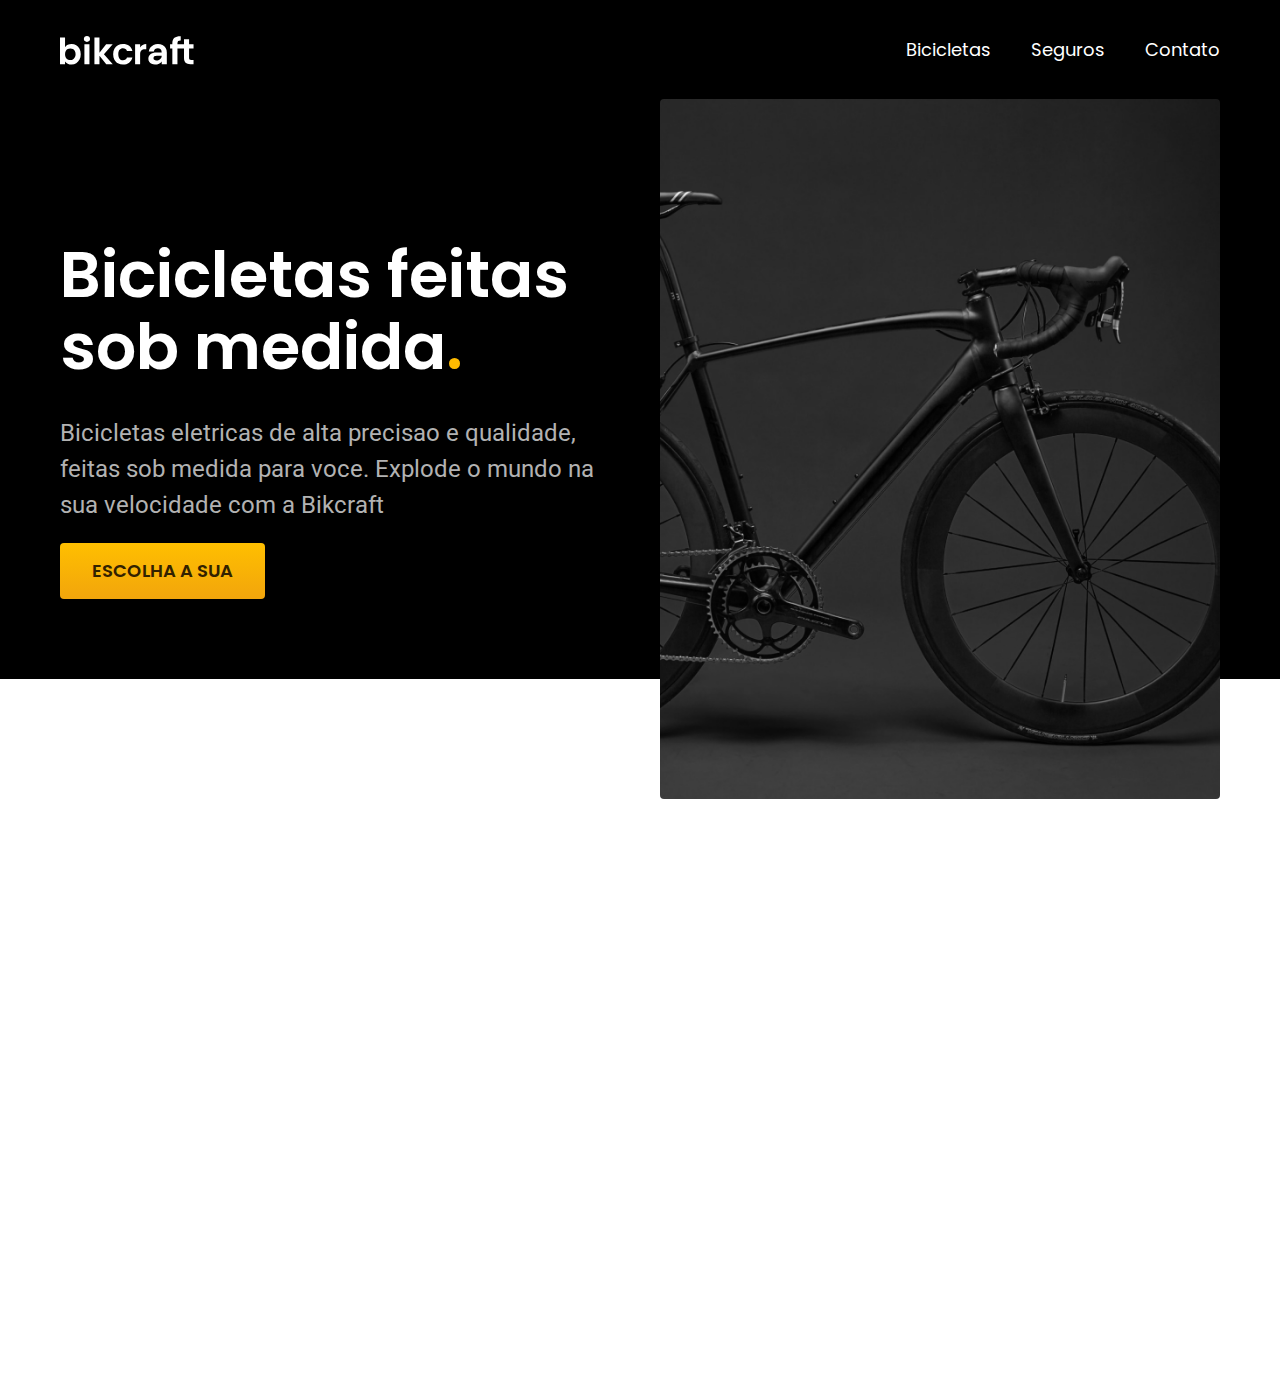
==== index.html @ 29da571f "organizacao" ====
<!DOCTYPE html>
<html lang="pt-br=">

<head>
  <meta charset="UTF-8">
  <meta name="viewport" content="width=device-width, initial-scale=1.0">
  <meta name="desciption" content="Bicicletas eletricas de alta percisao e qualidade, fei tas sob medida para o cliente. Explore o mundo na sua velocidade com a Bikcraft.">
  <title>Bikecraft = Bicicletas Eletricicas</title>
  <link rel="stylesheet" href="./css/style.css">
  <link rel="preconnect" href="https://fonts.googleapis.com">
  <link rel="preconnect" href="https://fonts.gstatic.com" crossorigin>
  <link href="https://fonts.googleapis.com/css2?family=Poppins:wght@400;600&family=Roboto:wght@400;500&display=swap" rel="stylesheet">
</head>

<body>
  <header class="header-bg">
    <div class="header">
      <a href="./"><img src="./img/bikcraft.svg" alt="Bikcraft"></a>
      <nav aria-label="primaria">
        <ul class="header-menu">
          <li><a href="./bicicletas.html">Bicicletas</a></li>
          <li><a href="./seguros.html">Seguros</a></li>
          <li><a href="./contato.html">Contato</a></li>
      </nav>
      </ul>
    </div>
  </header>


  <main class="introducao-bg">
    <div class="introducao">
      <div class="introducao-conteudo">
        <h1>Bicicletas feitas sob medida<span>.</span></h1>
        <p>Bicicletas eletricas de alta precisao e qualidade, feitas sob medida para voce. Explode o mundo na sua velocidade com a Bikcraft</p>
        <a class="botao" href="./bicicletas.html">Escolha a sua</a>
      </div>
      <div>
        <img src="./img/fotos/introducao.jpg" alt="Bicicleta eletrica preta.">
      </div>
    </div>

  </main>
</body>

</html>
---- css/style.css ----
@import "./global/global.css";
@import "./global/header.css";
@import "./utilidades/componentes.css";
@import "./home/introducao.css";
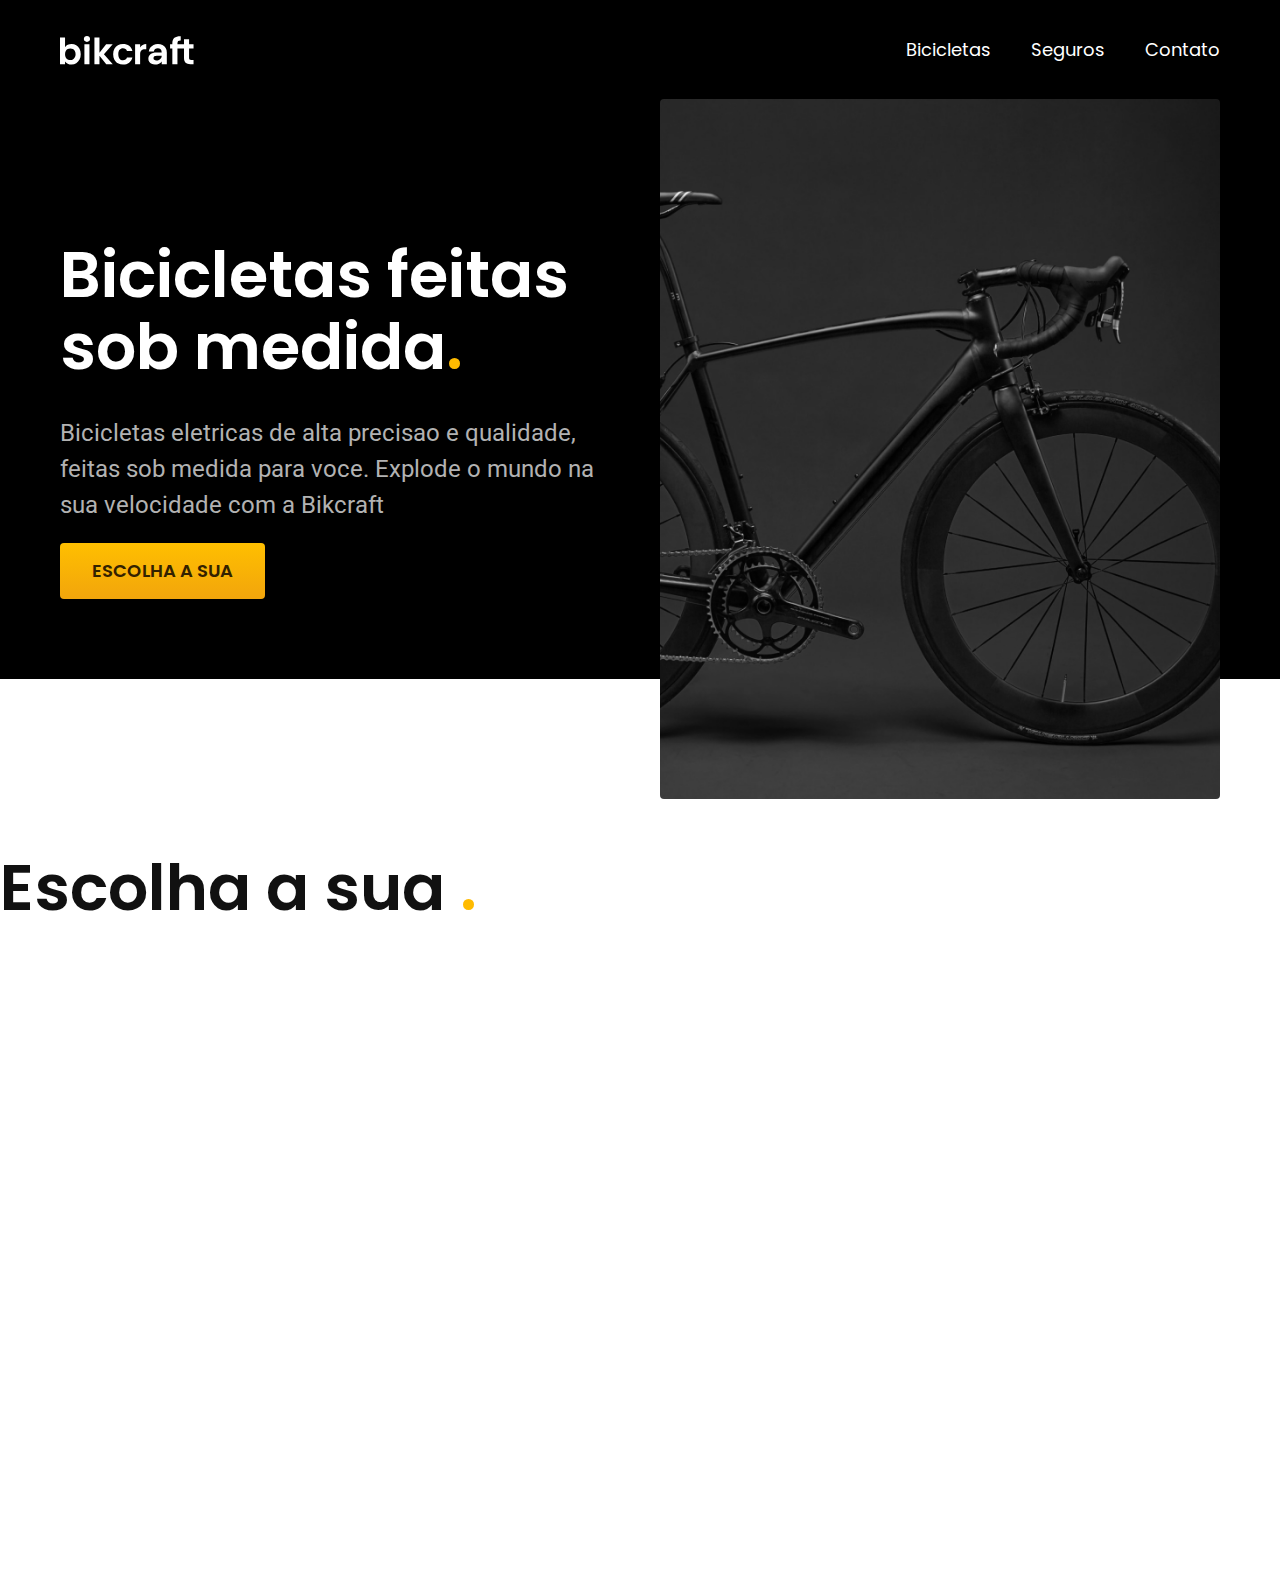
==== commit a7131f52: "cores" ====
--- a/index.html
+++ b/index.html
@@ -17,7 +17,7 @@
     <div class="header">
       <a href="./"><img src="./img/bikcraft.svg" alt="Bikcraft"></a>
       <nav aria-label="primaria">
-        <ul class="header-menu">
+        <ul class="header-menu c0">
           <li><a href="./bicicletas.html">Bicicletas</a></li>
           <li><a href="./seguros.html">Seguros</a></li>
           <li><a href="./contato.html">Contato</a></li>
@@ -30,8 +30,8 @@
   <main class="introducao-bg">
     <div class="introducao">
       <div class="introducao-conteudo">
-        <h1>Bicicletas feitas sob medida<span>.</span></h1>
-        <p>Bicicletas eletricas de alta precisao e qualidade, feitas sob medida para voce. Explode o mundo na sua velocidade com a Bikcraft</p>
+        <h1 class="texto-grande c0">Bicicletas feitas sob medida<span class="p1">.</span></h1>
+        <p class="texto-medio c5">Bicicletas eletricas de alta precisao e qualidade, feitas sob medida para voce. Explode o mundo na sua velocidade com a Bikcraft</p>
         <a class="botao" href="./bicicletas.html">Escolha a sua</a>
       </div>
       <div>
@@ -40,6 +40,7 @@
     </div>
 
   </main>
+  <h2 class="texto-grande">Escolha a sua <span class="p1">.</span></h2>
 </body>
 
 </html>--- a/css/style.css
+++ b/css/style.css
@@ -1,4 +1,6 @@
 @import "./global/global.css";
+@import "./utilidades/tipografia.css";
+@import "./utilidades/cores.css";
 @import "./global/header.css";
 @import "./utilidades/componentes.css";
 @import "./home/introducao.css";
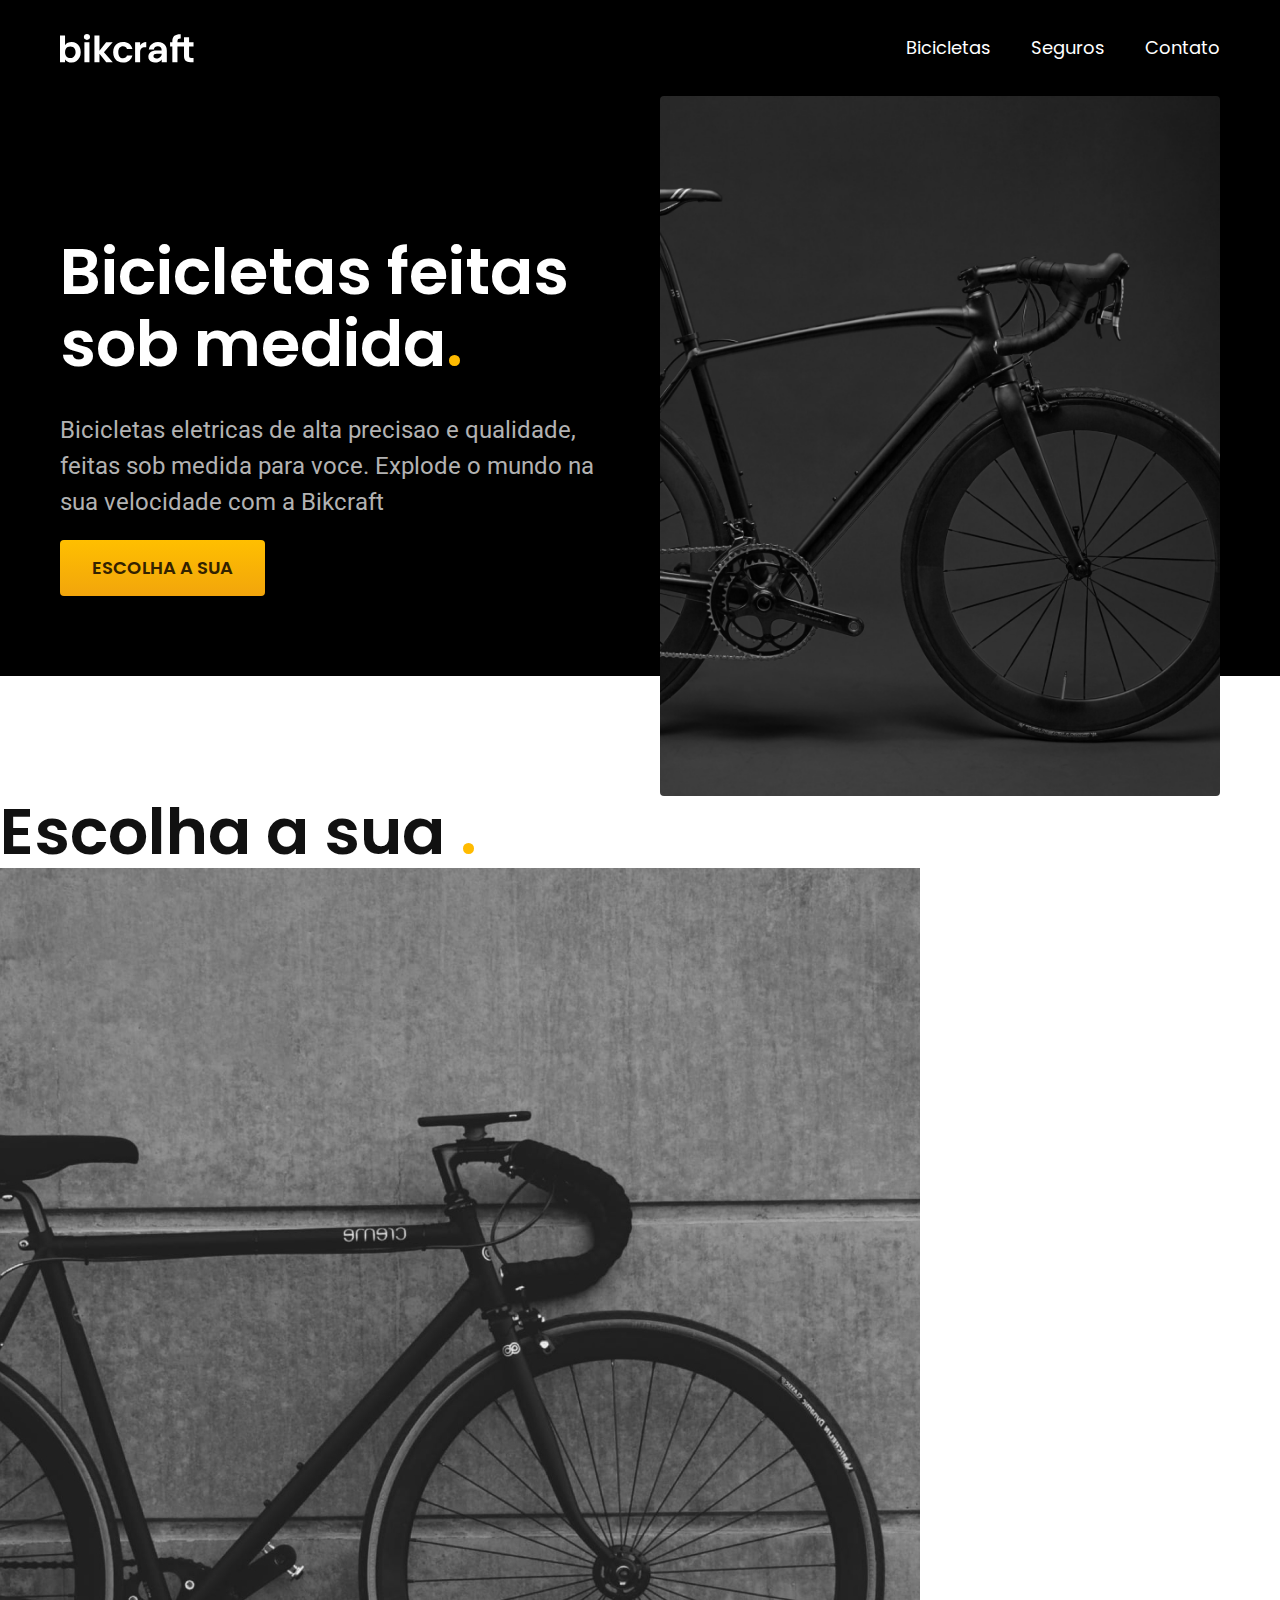
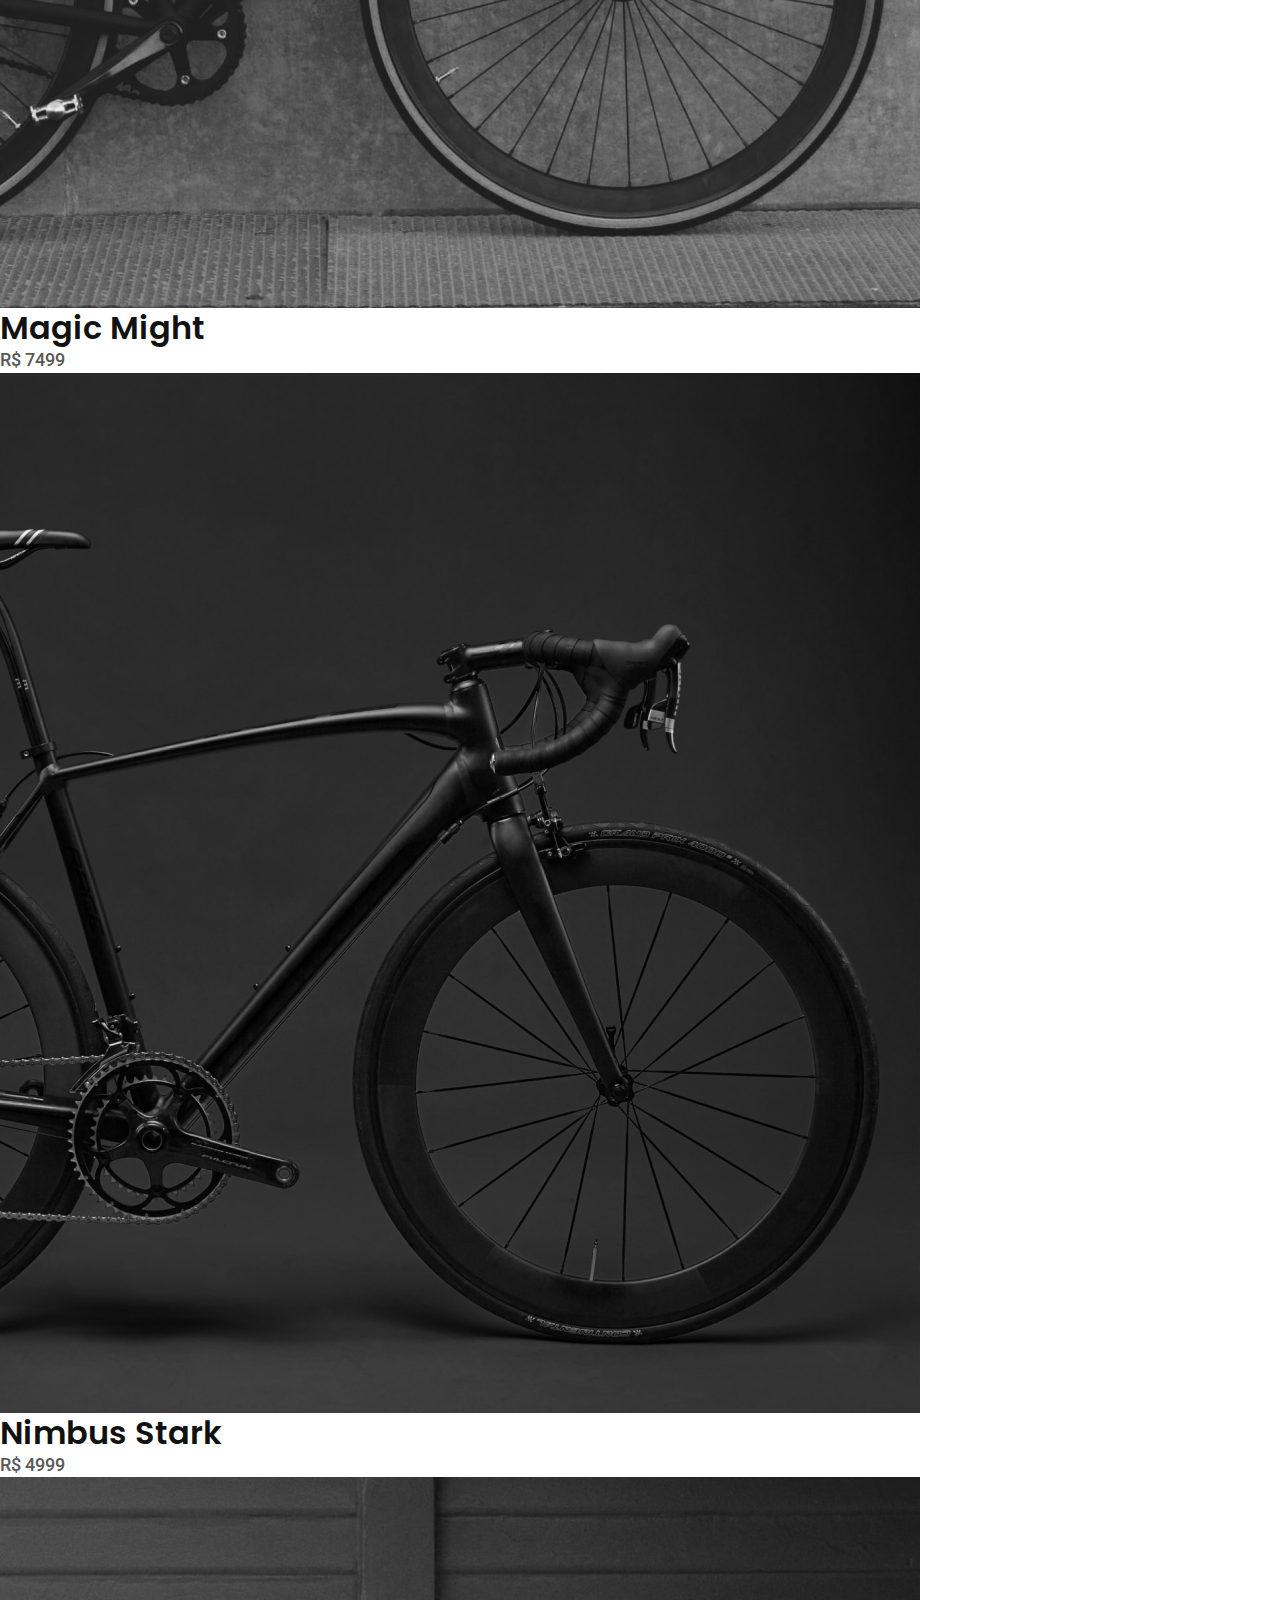
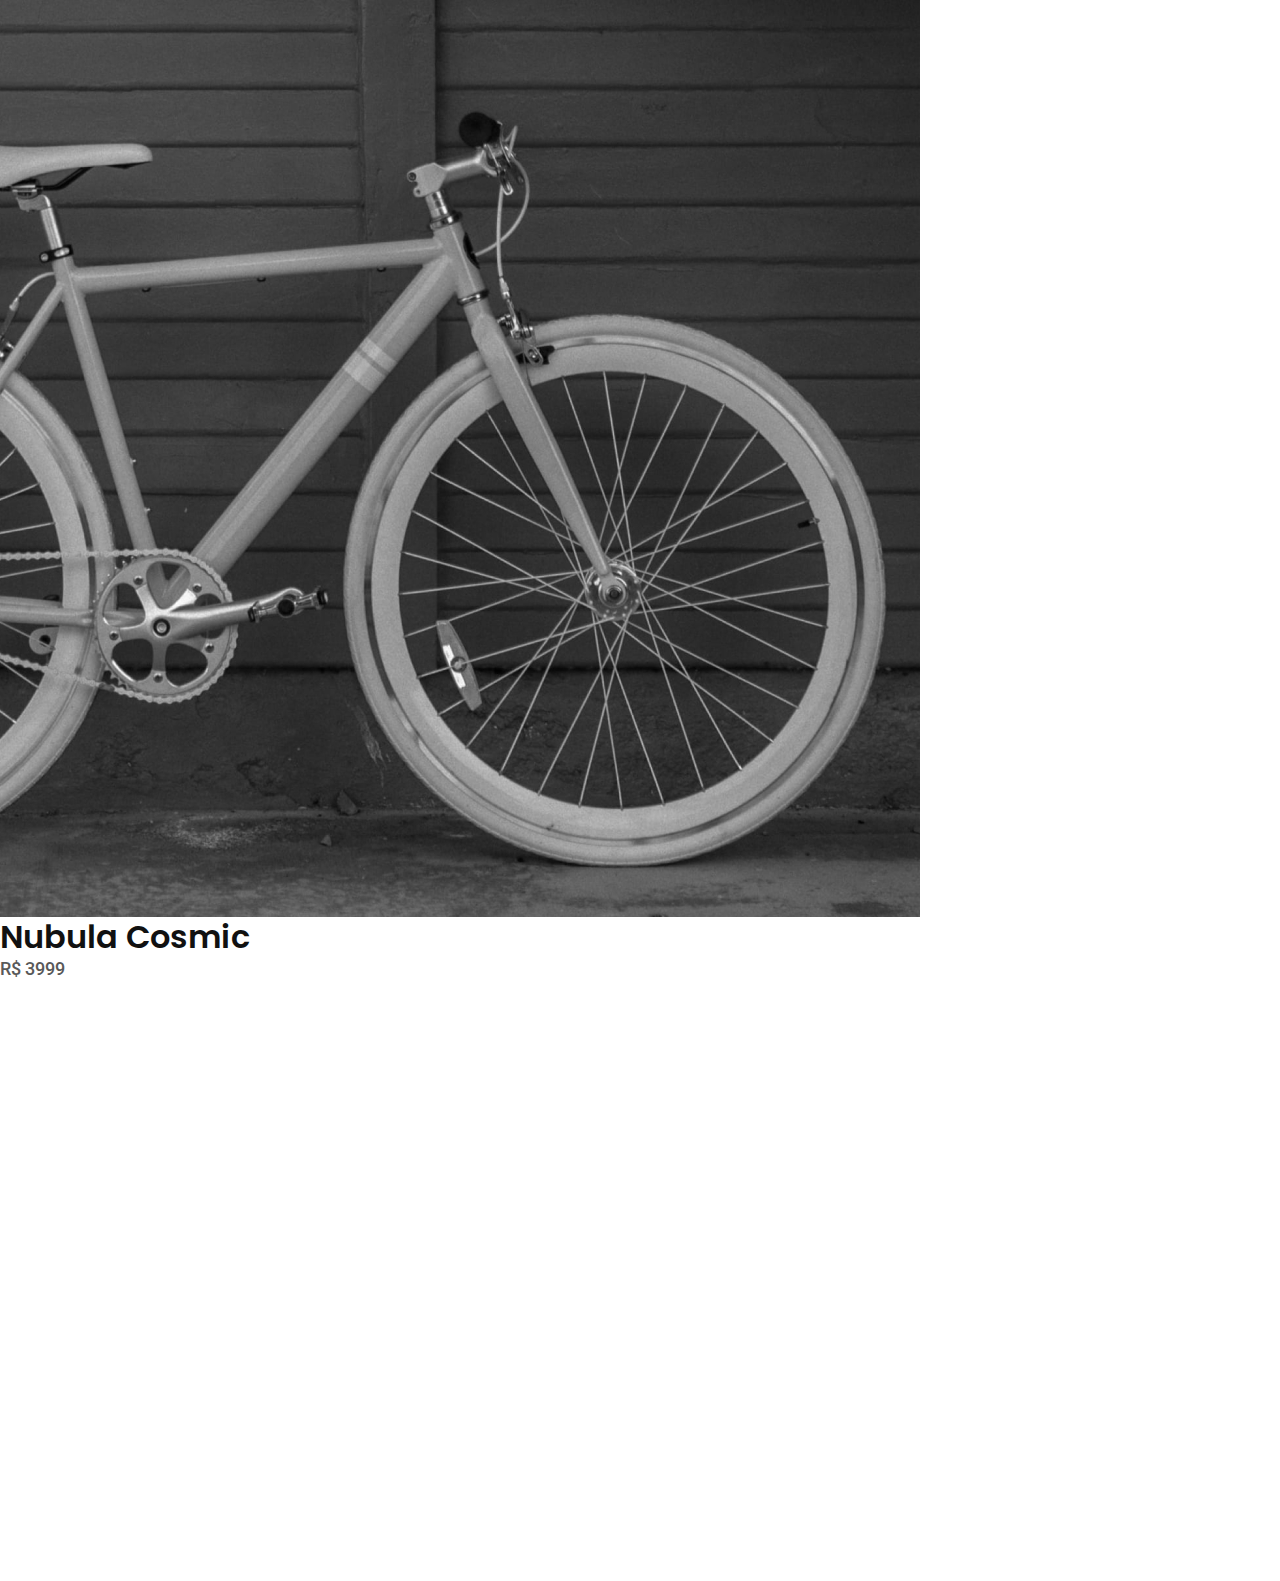
==== commit b4bfe702: "bicicletas" ====
--- a/index.html
+++ b/index.html
@@ -17,7 +17,7 @@
     <div class="header">
       <a href="./"><img src="./img/bikcraft.svg" alt="Bikcraft"></a>
       <nav aria-label="primaria">
-        <ul class="header-menu c0">
+        <ul class="header-menu font-1-m c0">
           <li><a href="./bicicletas.html">Bicicletas</a></li>
           <li><a href="./seguros.html">Seguros</a></li>
           <li><a href="./contato.html">Contato</a></li>
@@ -30,8 +30,8 @@
   <main class="introducao-bg">
     <div class="introducao">
       <div class="introducao-conteudo">
-        <h1 class="texto-grande c0">Bicicletas feitas sob medida<span class="p1">.</span></h1>
-        <p class="texto-medio c5">Bicicletas eletricas de alta precisao e qualidade, feitas sob medida para voce. Explode o mundo na sua velocidade com a Bikcraft</p>
+        <h1 class="font-1-xxl c0">Bicicletas feitas sob medida<span class="p1">.</span></h1>
+        <p class=".font-2-l c5">Bicicletas eletricas de alta precisao e qualidade, feitas sob medida para voce. Explode o mundo na sua velocidade com a Bikcraft</p>
         <a class="botao" href="./bicicletas.html">Escolha a sua</a>
       </div>
       <div>
@@ -40,7 +40,27 @@
     </div>
 
   </main>
-  <h2 class="texto-grande">Escolha a sua <span class="p1">.</span></h2>
+  <article>
+    <h2 class="font-1-xxl">Escolha a sua <span class="p1">.</span></h2>
+    <ul>
+      <li>
+        <a href="./bicicletas/magic.html"><img src="./img/bicicletas/magic-home.jpg" alt="b magic home"></a>
+        <h3 class="font-1-xl">Magic Might</h3>
+        <span class="font-2-m c8">R$ 7499</span>
+      </li>
+      <li>
+        <a href="./bicicletas/nimbus.html"><img src="./img/bicicletas/nimbus-home.jpg" alt="b nimbus stark"></a>
+        <h3 class="font-1-xl">Nimbus Stark</h3>
+        <span class="font-2-m c8">R$ 4999</span>
+      </li>
+      <li>
+        <a href="./bicicletas/nebula.html"><img src="./img/bicicletas/nebula-home.jpg" alt="b nebula"></a>
+        <h3 class="font-1-xl">Nubula Cosmic</h3>
+        <span class="font-2-m c8">R$ 3999</span>
+      </li>
+    </ul>
+  </article>
+
 </body>
 
 </html>--- a/css/style.css
+++ b/css/style.css
@@ -4,3 +4,4 @@
 @import "./global/header.css";
 @import "./utilidades/componentes.css";
 @import "./home/introducao.css";
+@import "./bicicletas/bicicletas-lista.css";
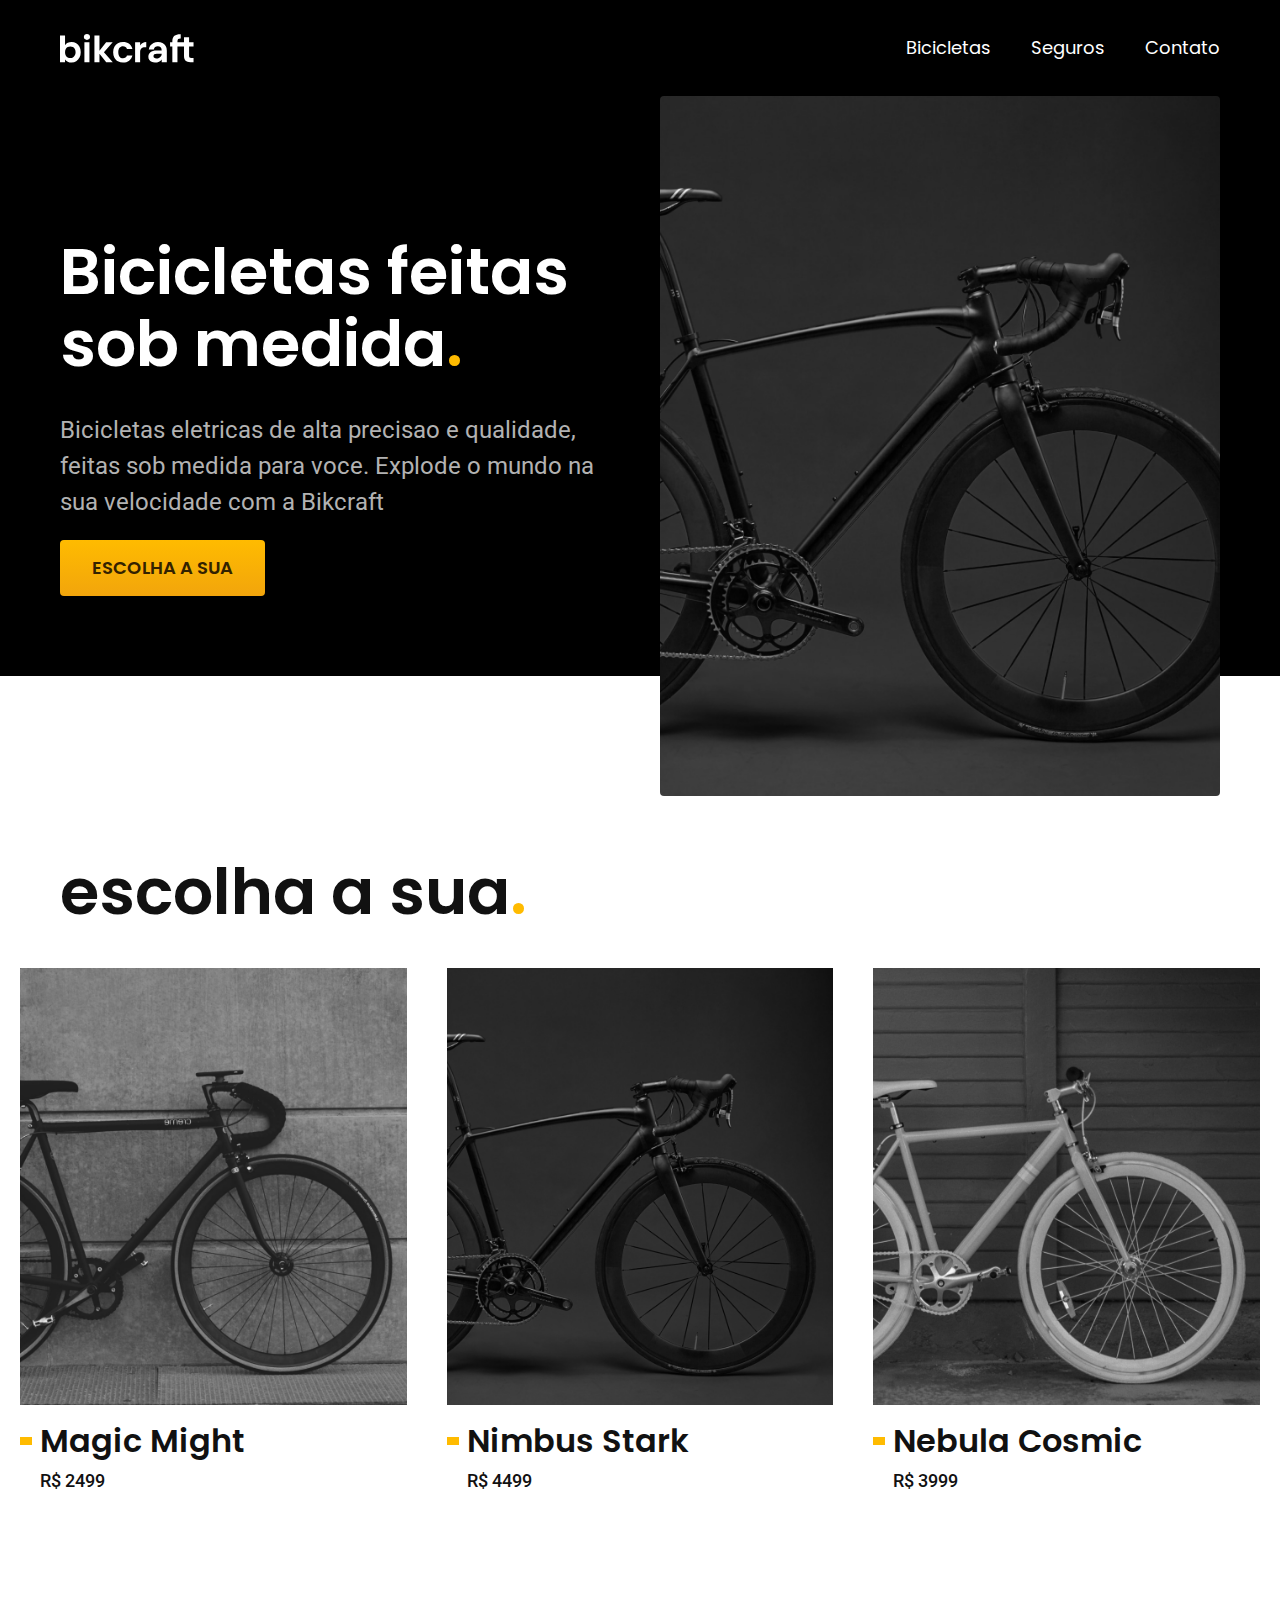
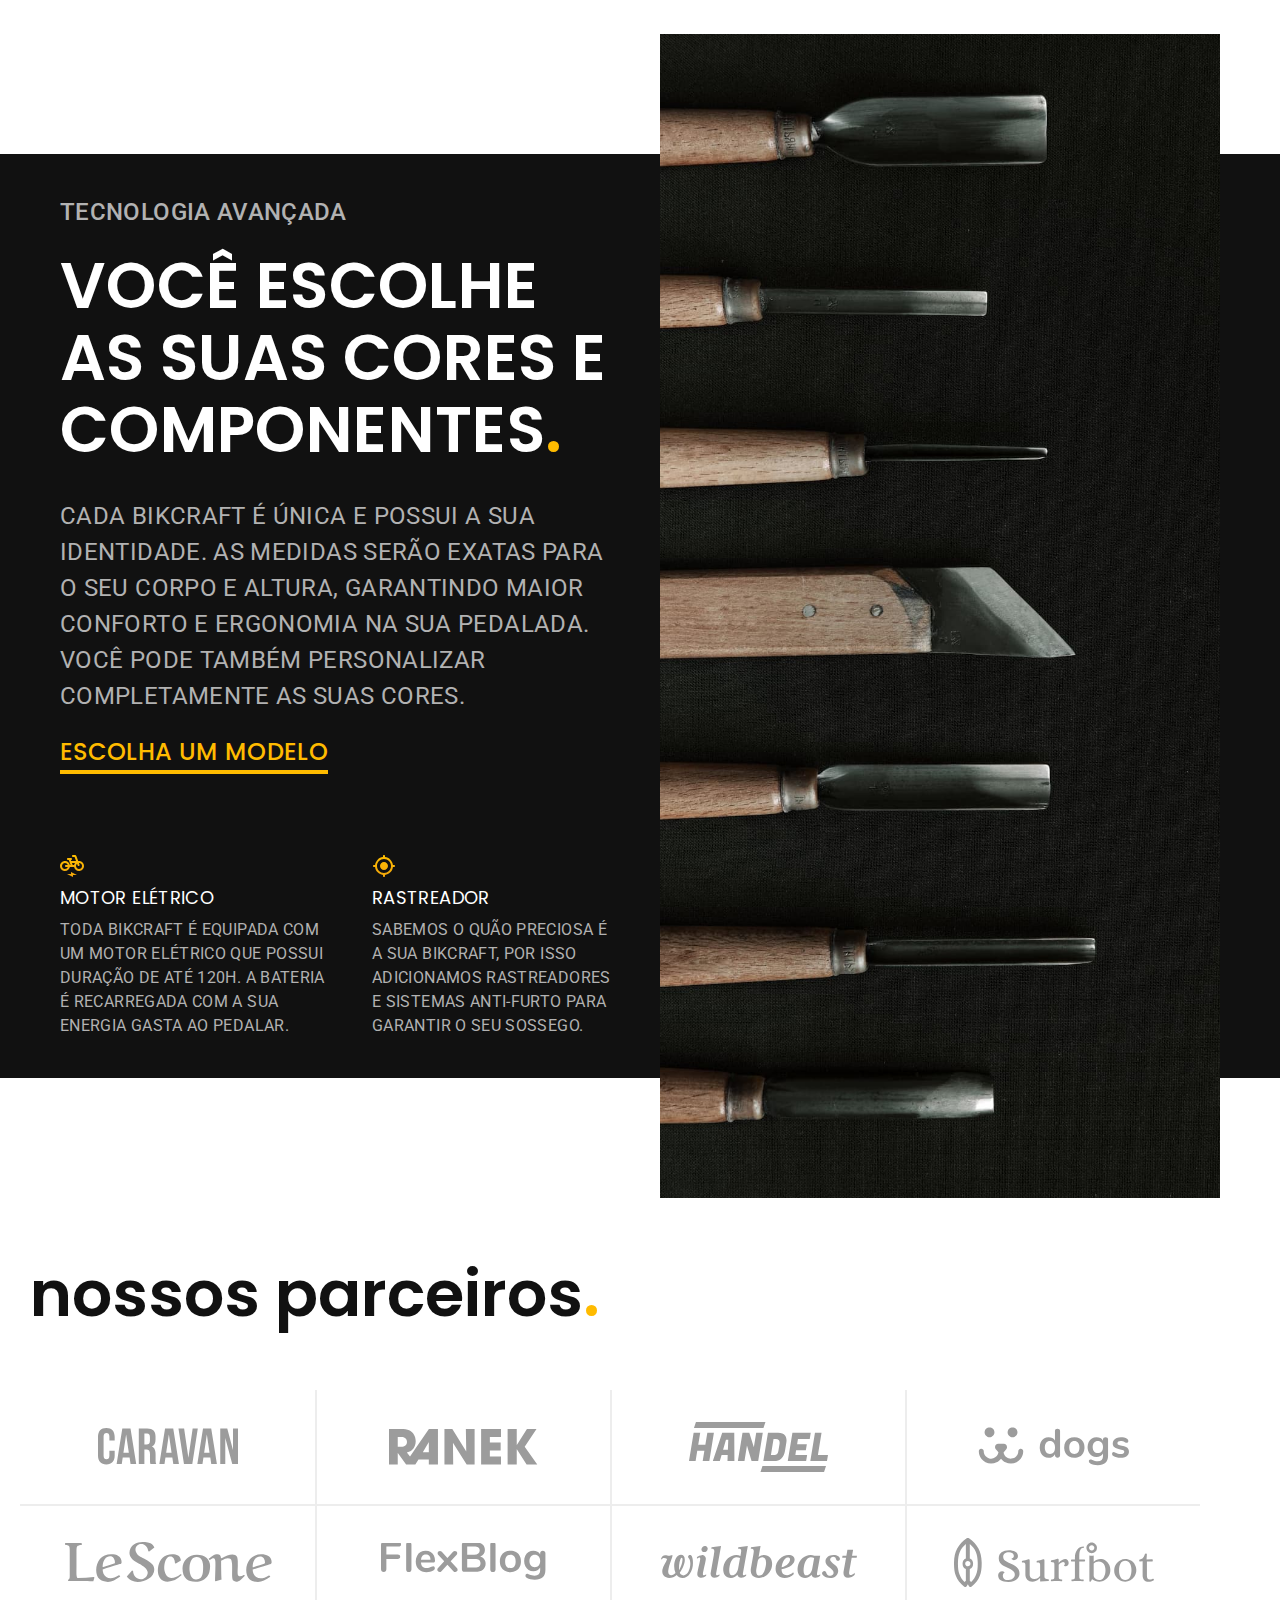
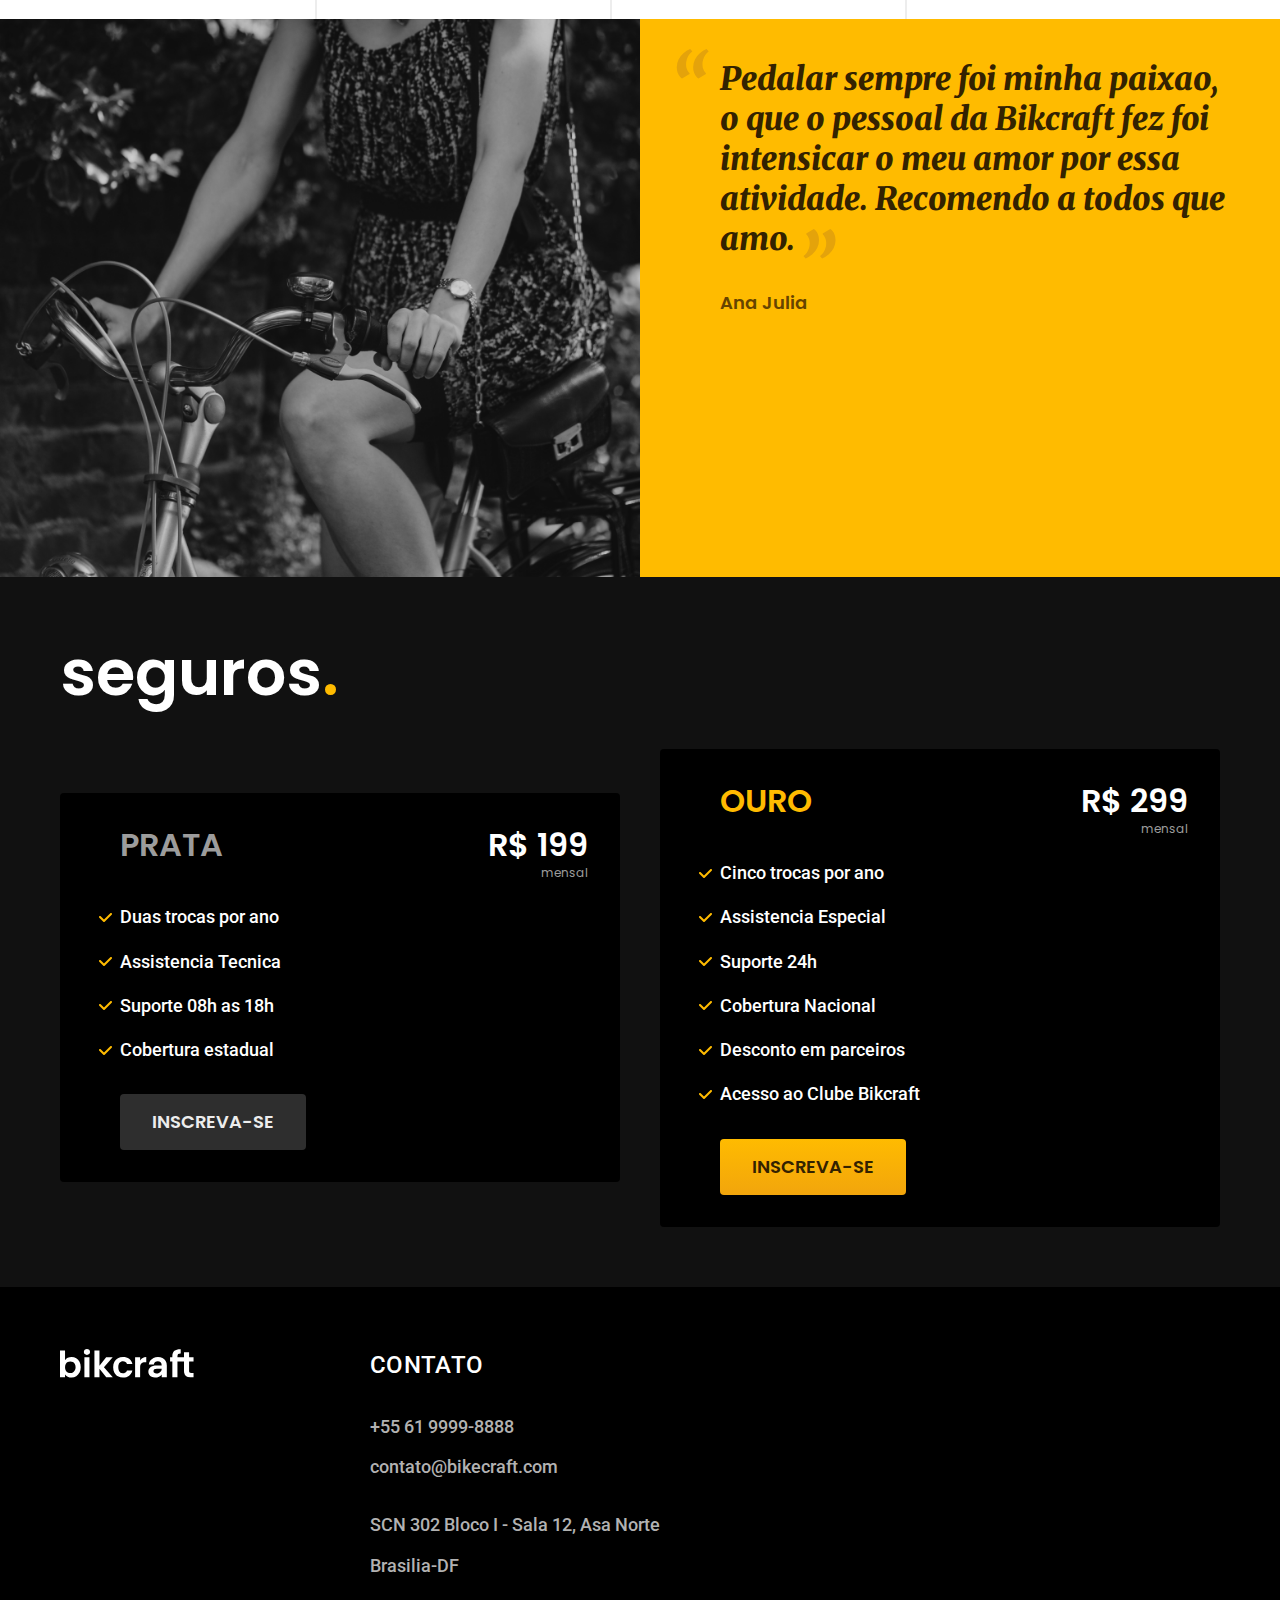
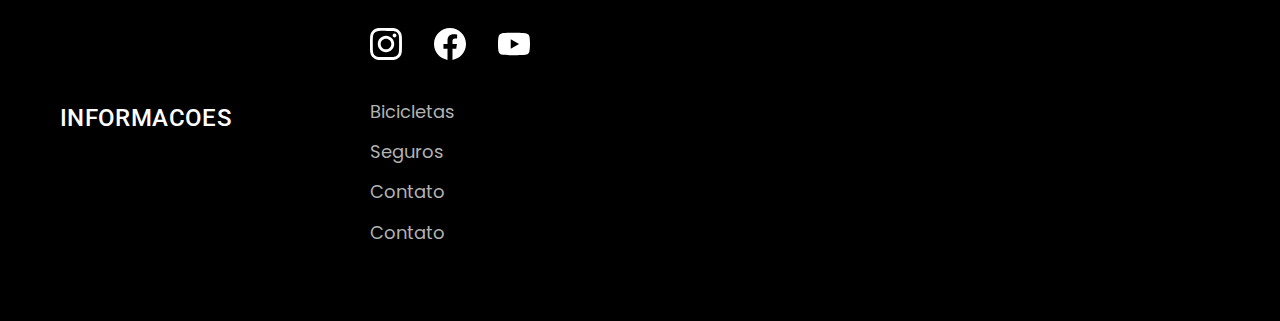
==== commit 5c3bee4a: "alteracoes e correcoes" ====
--- a/index.html
+++ b/index.html
@@ -9,26 +9,26 @@
   <link rel="stylesheet" href="./css/style.css">
   <link rel="preconnect" href="https://fonts.googleapis.com">
   <link rel="preconnect" href="https://fonts.gstatic.com" crossorigin>
-  <link href="https://fonts.googleapis.com/css2?family=Poppins:wght@400;600&family=Roboto:wght@400;500&display=swap" rel="stylesheet">
+  <link href="https://fonts.googleapis.com/css2?family=Merriweather:ital,wght@1,900&family=Poppins:wght@400;500&family=Roboto:wght@400;500&display=swap" rel="stylesheet">
 </head>
 
 <body>
   <header class="header-bg">
-    <div class="header">
+    <div class="header container">
       <a href="./"><img src="./img/bikcraft.svg" alt="Bikcraft"></a>
       <nav aria-label="primaria">
         <ul class="header-menu font-1-m c0">
           <li><a href="./bicicletas.html">Bicicletas</a></li>
           <li><a href="./seguros.html">Seguros</a></li>
           <li><a href="./contato.html">Contato</a></li>
+        </ul>
       </nav>
-      </ul>
     </div>
   </header>
 
 
   <main class="introducao-bg">
-    <div class="introducao">
+    <div class="introducao container">
       <div class="introducao-conteudo">
         <h1 class="font-1-xxl c0">Bicicletas feitas sob medida<span class="p1">.</span></h1>
         <p class=".font-2-l c5">Bicicletas eletricas de alta precisao e qualidade, feitas sob medida para voce. Explode o mundo na sua velocidade com a Bikcraft</p>
@@ -40,27 +40,157 @@
     </div>
 
   </main>
-  <article>
-    <h2 class="font-1-xxl">Escolha a sua <span class="p1">.</span></h2>
+
+  <article class="bicicletas-lista">
+    <h2 class="container font-1-xxl">escolha a sua<span class="p1">.</span></h2>
     <ul>
       <li>
-        <a href="./bicicletas/magic.html"><img src="./img/bicicletas/magic-home.jpg" alt="b magic home"></a>
-        <h3 class="font-1-xl">Magic Might</h3>
-        <span class="font-2-m c8">R$ 7499</span>
+        <a href="./bicicletas/magic.html">
+          <img src="./img/bicicletas/magic-home.jpg" alt="Bicicleta preta">
+          <h3 class="font-1-xl">Magic Might</h3>
+          <span class="font-2-m cor-8">R$ 2499</span>
+        </a>
       </li>
       <li>
-        <a href="./bicicletas/nimbus.html"><img src="./img/bicicletas/nimbus-home.jpg" alt="b nimbus stark"></a>
-        <h3 class="font-1-xl">Nimbus Stark</h3>
-        <span class="font-2-m c8">R$ 4999</span>
+        <a href="./bicicletas/nimbus.html">
+          <img src="./img/bicicletas/nimbus-home.jpg" alt="Bicicleta preta">
+          <h3 class="font-1-xl">Nimbus Stark</h3>
+          <span class="font-2-m cor-8">R$ 4499</span>
+        </a>
       </li>
       <li>
-        <a href="./bicicletas/nebula.html"><img src="./img/bicicletas/nebula-home.jpg" alt="b nebula"></a>
-        <h3 class="font-1-xl">Nubula Cosmic</h3>
-        <span class="font-2-m c8">R$ 3999</span>
+        <a href="./bicicletas/nebula.html">
+          <img src="./img/bicicletas/nebula-home.jpg" alt="Bicicleta preta">
+          <h3 class="font-1-xl">Nebula Cosmic</h3>
+          <span class="font-2-m cor-8">R$ 3999</span>
+        </a>
       </li>
     </ul>
   </article>
 
+  <article class="tecnologia-bg">
+    <div class="tecnologia container">
+      <div class="font-2-l-b c5 tecnologia-conteudo">
+        <span>Tecnologia Avançada</span>
+        <h2 class="font-1-xxl c0">você escolhe as suas cores e componentes<span class="p1">.</span></h2>
+        <p class="font-2-l c5">Cada Bikcraft é única e possui a sua identidade. As medidas serão exatas para o seu corpo e altura, garantindo maior conforto e ergonomia na sua pedalada. Você pode também personalizar completamente as suas cores.</p>
+        <a class="link" href="./bicicletas.html">Escolha um modelo</a>
+        <div class="tecnologia-vatagens">
+          <div>
+            <img src="./img/icones/eletrica.svg" alt="">
+            <h3 class="font-1-m c0">Motor Elétrico</h3>
+            <p class="font-2-s c5">Toda Bikcraft é equipada com um motor elétrico que possui duração de até 120h. A bateria é recarregada com a sua energia gasta ao pedalar.</p>
+          </div>
+          <div>
+            <img src="./img/icones/rastreador.svg" alt="">
+            <h3 class="font-1-m c0">Rastreador</h3>
+            <p class="font-2-s c5">Sabemos o quão preciosa é a sua Bikcraft, por isso adicionamos rastreadores e sistemas anti-furto para garantir o seu sossego.</p>
+          </div>
+        </div>
+      </div>
+      <div class="tecnologia-imagem">
+        <img src="./img/fotos/tecnologia.jpg" alt="">
+      </div>
+    </div>
+  </article>
+
+  <section class="parceiros" aria-label="Nossos Parceiros">
+    <h2 class="container font-1-xxl">nossos parceiros<span class="p1">.</span></h2>
+    <ul>
+      <li><img src="./img/parceiros/caravan.svg" alt="caravan"></li>
+      <li><img src="./img/parceiros/ranek.svg" alt="ranek.svg"></li>
+      <li><img src="./img/parceiros/handel.svg" alt="handel"></li>
+      <li><img src="./img/parceiros/dogs.svg" alt="dogs.svg"></li>
+      <li><img src="./img/parceiros/lescone.svg" alt="lescone.svg"></li>
+      <li><img src="./img/parceiros/flexblog.svg" alt="flexblog.svg"></li>
+      <li><img src="./img/parceiros/wildbeast.svg" alt="wildbeast.svg"></li>
+      <li><img src="./img/parceiros/surfbot.svg" alt="surfbot"></li>
+
+    </ul>
+  </section>
+
+  <section class="depoimento" aria-label="Depoimento">
+    <div>
+      <img src="./img/fotos/depoimento.jpg" alt="Pessoa pedalando uma bicicleta Bikcraft">
+    </div>
+    <div class="depoimento-conteudo">
+      <blockquote class="font-1-xl p5">
+        <p>Pedalar sempre foi minha paixao, o que o pessoal da Bikcraft fez foi intensicar o meu amor por essa atividade. Recomendo a todos que amo.</p>
+      </blockquote>
+      <span class="font-1-m-b p4">Ana Julia</span>
+    </div>
+  </section>
+
+  <article class="seguros-bg">
+    <div class="seguros container">
+      <h2 class="font-1-xxl c0">seguros<span class="p1">.</span></h2>
+
+      <div class="seguros-item">
+        <h3 class="font-1-xl c6">PRATA</h3>
+        <span class="font-1-xl c0">R$ 199<span class="font-1-xs c6">mensal</span></span>
+        <ul class="font-2-m c0">
+          <li>Duas trocas por ano</li>
+          <li>Assistencia Tecnica</li>
+          <li>Suporte 08h as 18h</li>
+          <li>Cobertura estadual</li>
+        </ul>
+        <a class="botao secundario" href="./orcamento.html">Inscreva-se</a>
+      </div>
+
+      <div class="seguros-item">
+        <h3 class="font-1-xl p1">OURO</h3>
+        <span class="font-1-xl c0">R$ 299<span class="font-1-xs c6">mensal</span></span>
+        <ul class="font-2-m c0">
+          <li>Cinco trocas por ano</li>
+          <li>Assistencia Especial</li>
+          <li>Suporte 24h</li>
+          <li>Cobertura Nacional</li>
+          <li>Desconto em parceiros</li>
+          <li>Acesso ao Clube Bikcraft</li>
+        </ul>
+        <a class="botao" href="./orcamento.html">Inscreva-se</a>
+      </div>
+    </div>
+  </article>
+
+  <footer class="footer-bg">
+    <div class="footer container">
+      <img src="./img/bikcraft.svg" alt="Bikcraft">
+      <div class="footer-contato">
+        <h3 class="font-2-l-b c0">Contato</h3>
+        <ul class="font-2-m c5">
+          <li><a href="tel:+556199998888">+55 61 9999-8888</a></li>
+          <li><a href="mailto:contato@bikecraft.com">contato@bikecraft.com</a></li>
+          <li>SCN 302 Bloco I - Sala 12, Asa Norte</li>
+          <li>Brasilia-DF</li>
+        </ul>
+        <div class="footer-redes">
+          <a href="./">
+            <img src="./img/redes/instagram.svg" alt="Instagram">
+          </a>
+          <a href="./">
+            <img src="./img/redes/facebook.svg" alt="Facebook">
+          </a>
+          <a href="./">
+            <img src="./img/redes/youtube.svg" alt="Youtube">
+          </a>
+        </div>
+
+      </div>
+      <div class="footer-informacoes"></div>
+      <h3 class="font-2-l-b c0">Informacoes</h3>
+      <nav>
+        <ul class="font-1-m c5">
+          <li><a href="./bicicletas.html">Bicicletas</a></li>
+          <li><a href="./seguros.html">Seguros</a></li>
+          <li><a href="./contato.html">Contato</a></li>
+          <li><a href="./contato.html">Contato</a></li>
+        </ul>
+    </div>
+    </nav>
+    </div>
+
+  </footer>
 </body>
 
 </html>--- a/css/style.css
+++ b/css/style.css
@@ -2,6 +2,37 @@
 @import "./utilidades/tipografia.css";
 @import "./utilidades/cores.css";
 @import "./global/header.css";
+@import "./global/footer.css";
+
+/*Utilities*/
 @import "./utilidades/componentes.css";
+@import "./utilities/formulario.css";
+
+/*Home*/
 @import "./home/introducao.css";
+@import "./home/tecnologia.css";
+@import "./home/parceiros.css";
+@import "./home/depoimento.css";
+
+/*Bicicleta*/
+@import "./bicicleta/bicicleta.css";
+@import "./bicicleta/seguro.css";
+
+/*Bicicletas*/
 @import "./bicicletas/bicicletas-lista.css";
+@import "./bicicletas/bicicletas.css";
+
+/*seguros*/
+@import "./seguros/seguros.css";
+@import "./seguros/perguntas.css";
+@import "./seguros/vantagens.css";
+
+/* Contato */
+@import "./contato/lojas.css";
+@import "./contato/contato.css";
+
+/* Orcamento */
+@import "./orcamento/orcamento.css";
+
+/* Termos */
+@import "./termos/termos.css";
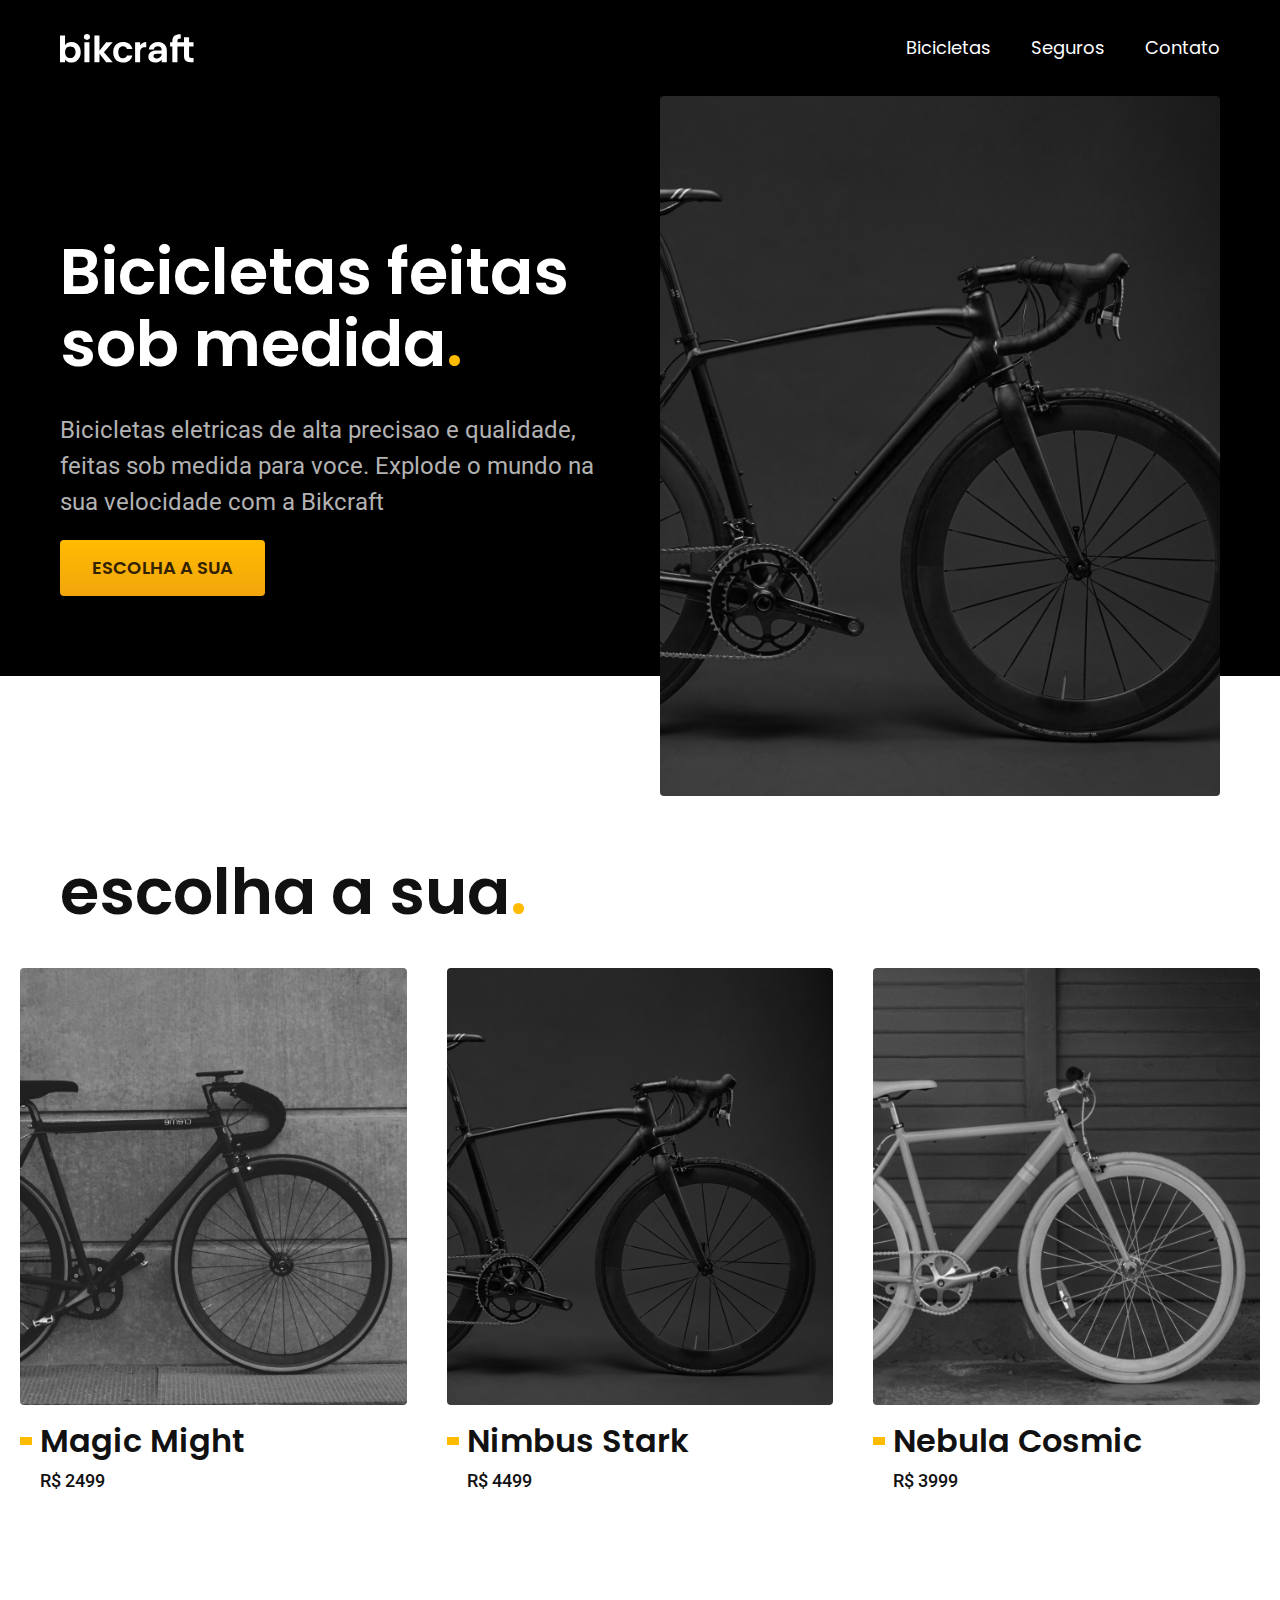
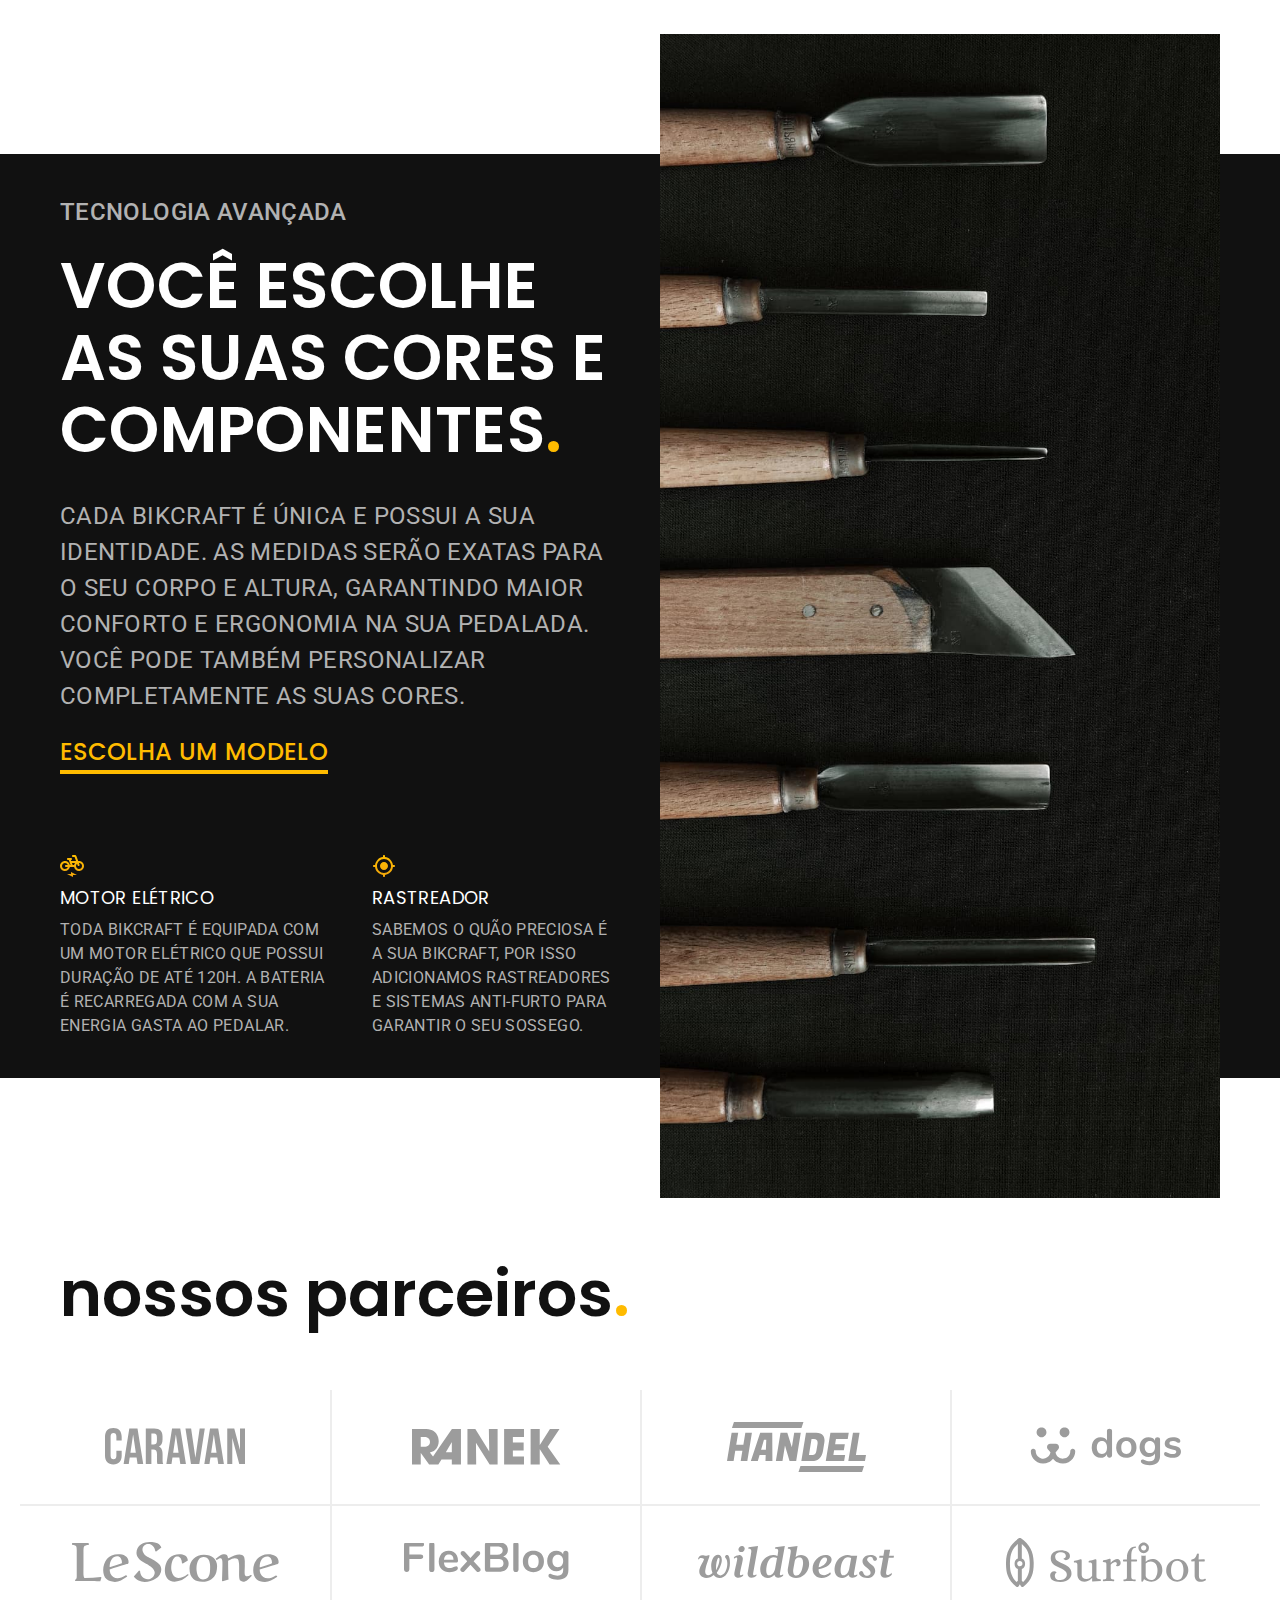
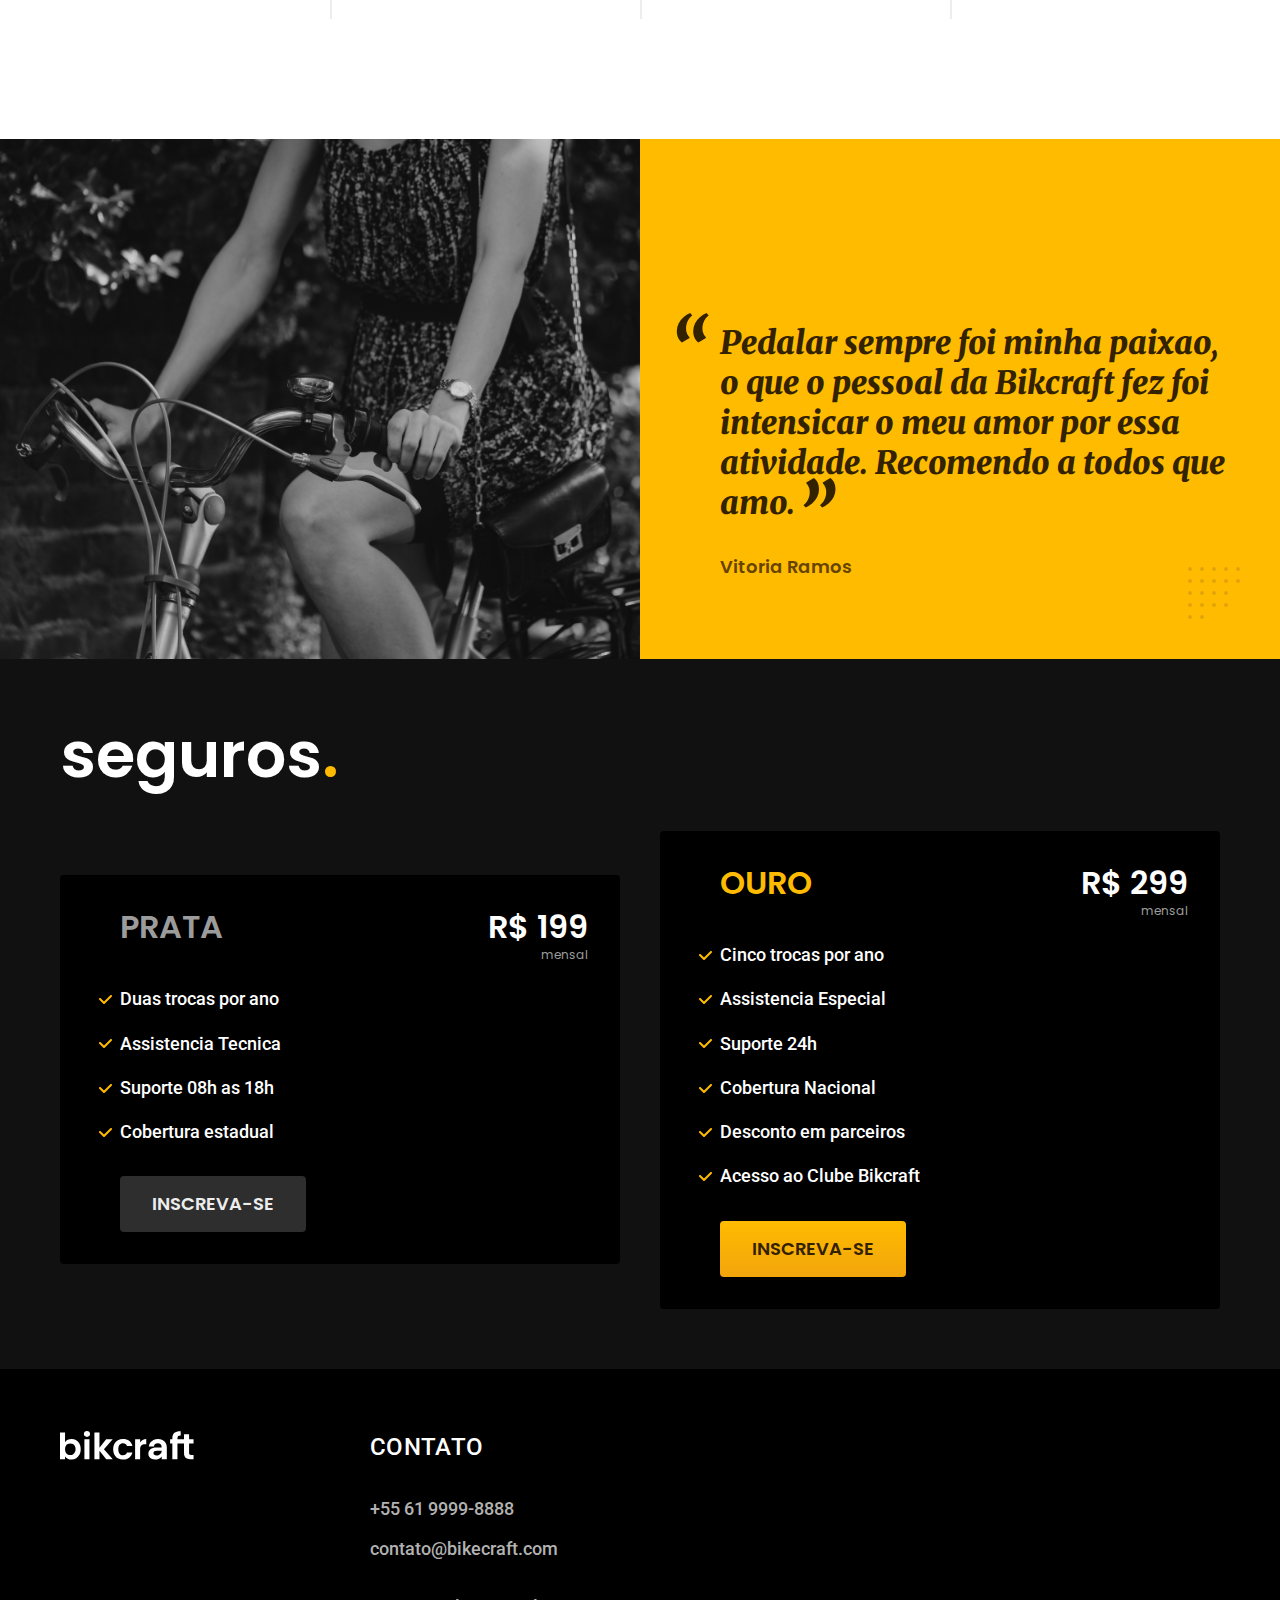
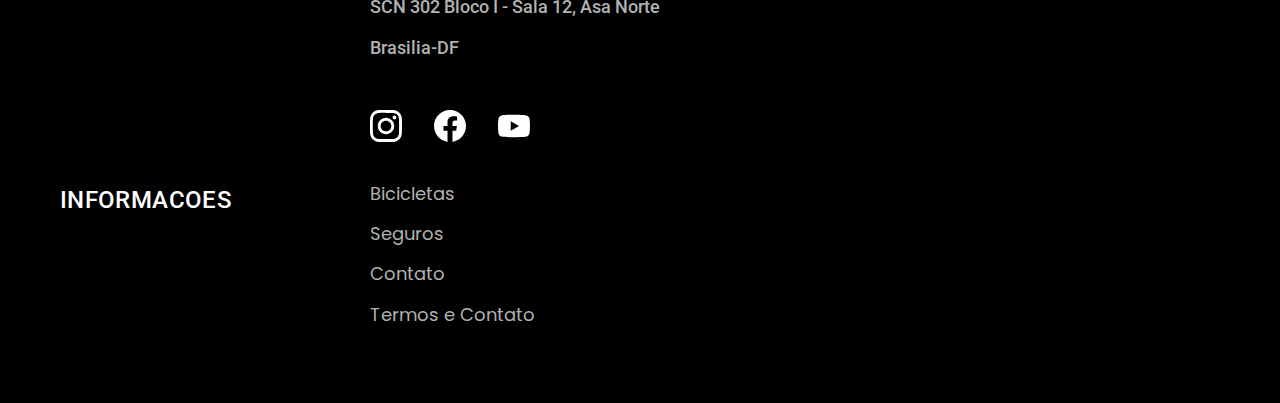
==== commit ddb9a7c6: "atts" ====
--- a/index.html
+++ b/index.html
@@ -111,13 +111,15 @@
 
   <section class="depoimento" aria-label="Depoimento">
     <div>
-      <img src="./img/fotos/depoimento.jpg" alt="Pessoa pedalando uma bicicleta Bikcraft">
+      <img src="./img/fotos/depoimento.jpg" width="1560" height="1360" alt="Pessoa pedalando uma bicicleta Bikcraft">
     </div>
     <div class="depoimento-conteudo">
       <blockquote class="font-1-xl p5">
-        <p>Pedalar sempre foi minha paixao, o que o pessoal da Bikcraft fez foi intensicar o meu amor por essa atividade. Recomendo a todos que amo.</p>
+        <p>
+          Pedalar sempre foi minha paixao, o que o pessoal da Bikcraft fez foi intensicar o meu amor por essa atividade. Recomendo a todos que amo.
+        </p>
       </blockquote>
-      <span class="font-1-m-b p4">Ana Julia</span>
+      <span class="font-1-m-b p4">Vitoria Ramos</span>
     </div>
   </section>
 
@@ -184,7 +186,7 @@
           <li><a href="./bicicletas.html">Bicicletas</a></li>
           <li><a href="./seguros.html">Seguros</a></li>
           <li><a href="./contato.html">Contato</a></li>
-          <li><a href="./contato.html">Contato</a></li>
+          <li><a href="./termos.html">Termos e Contato</a></li>
         </ul>
     </div>
     </nav>
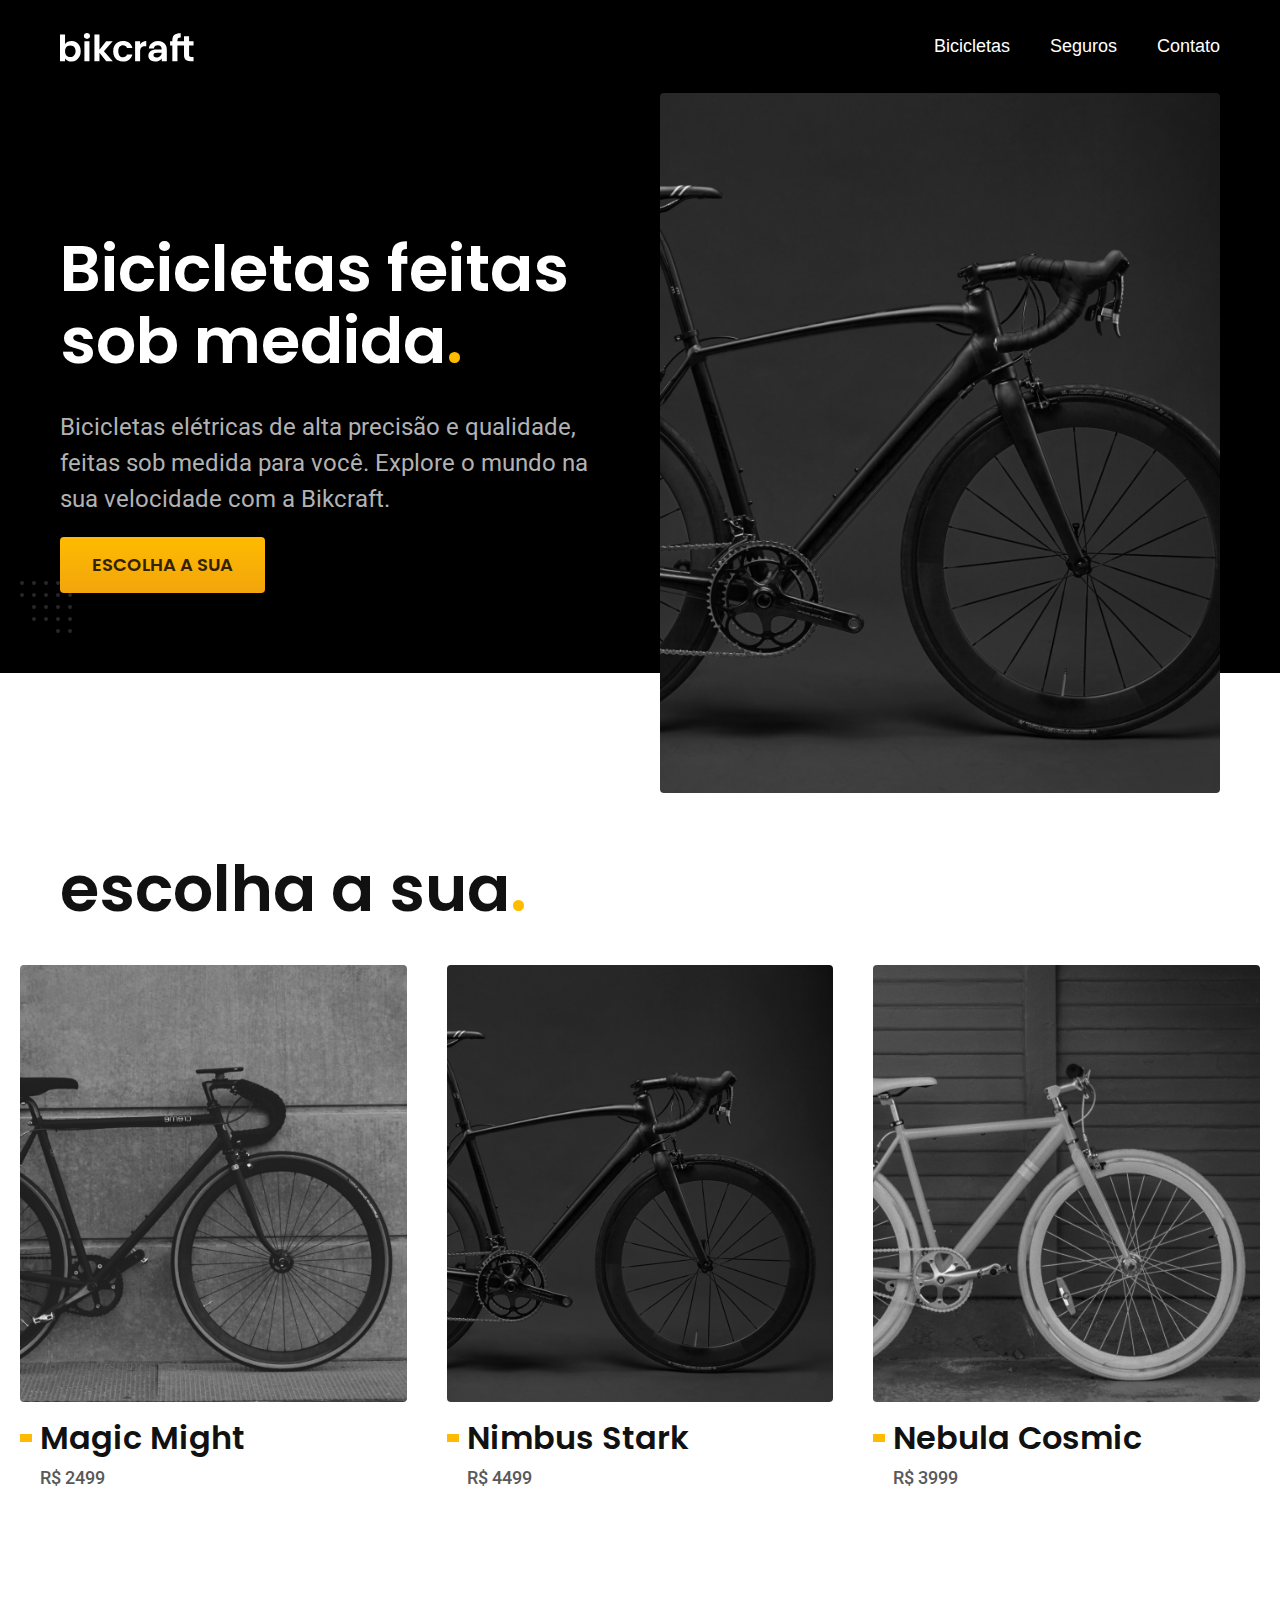
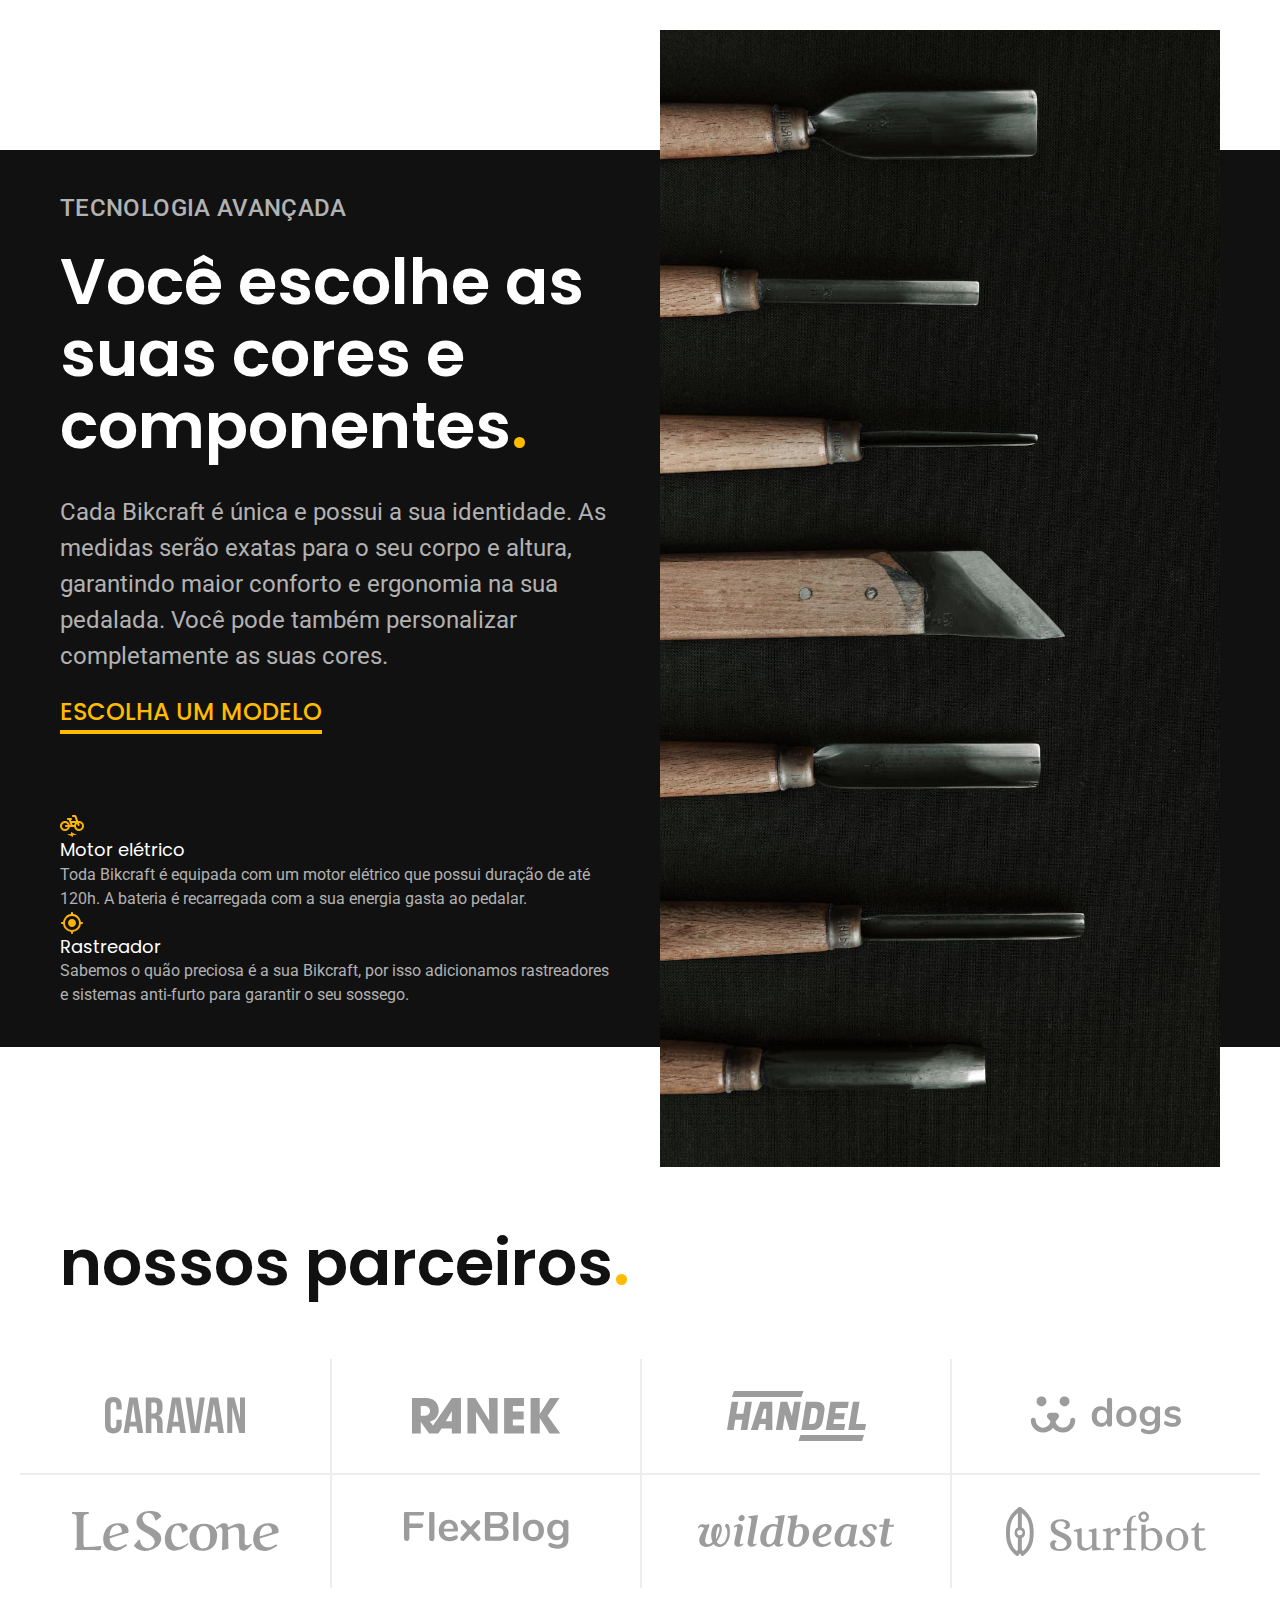
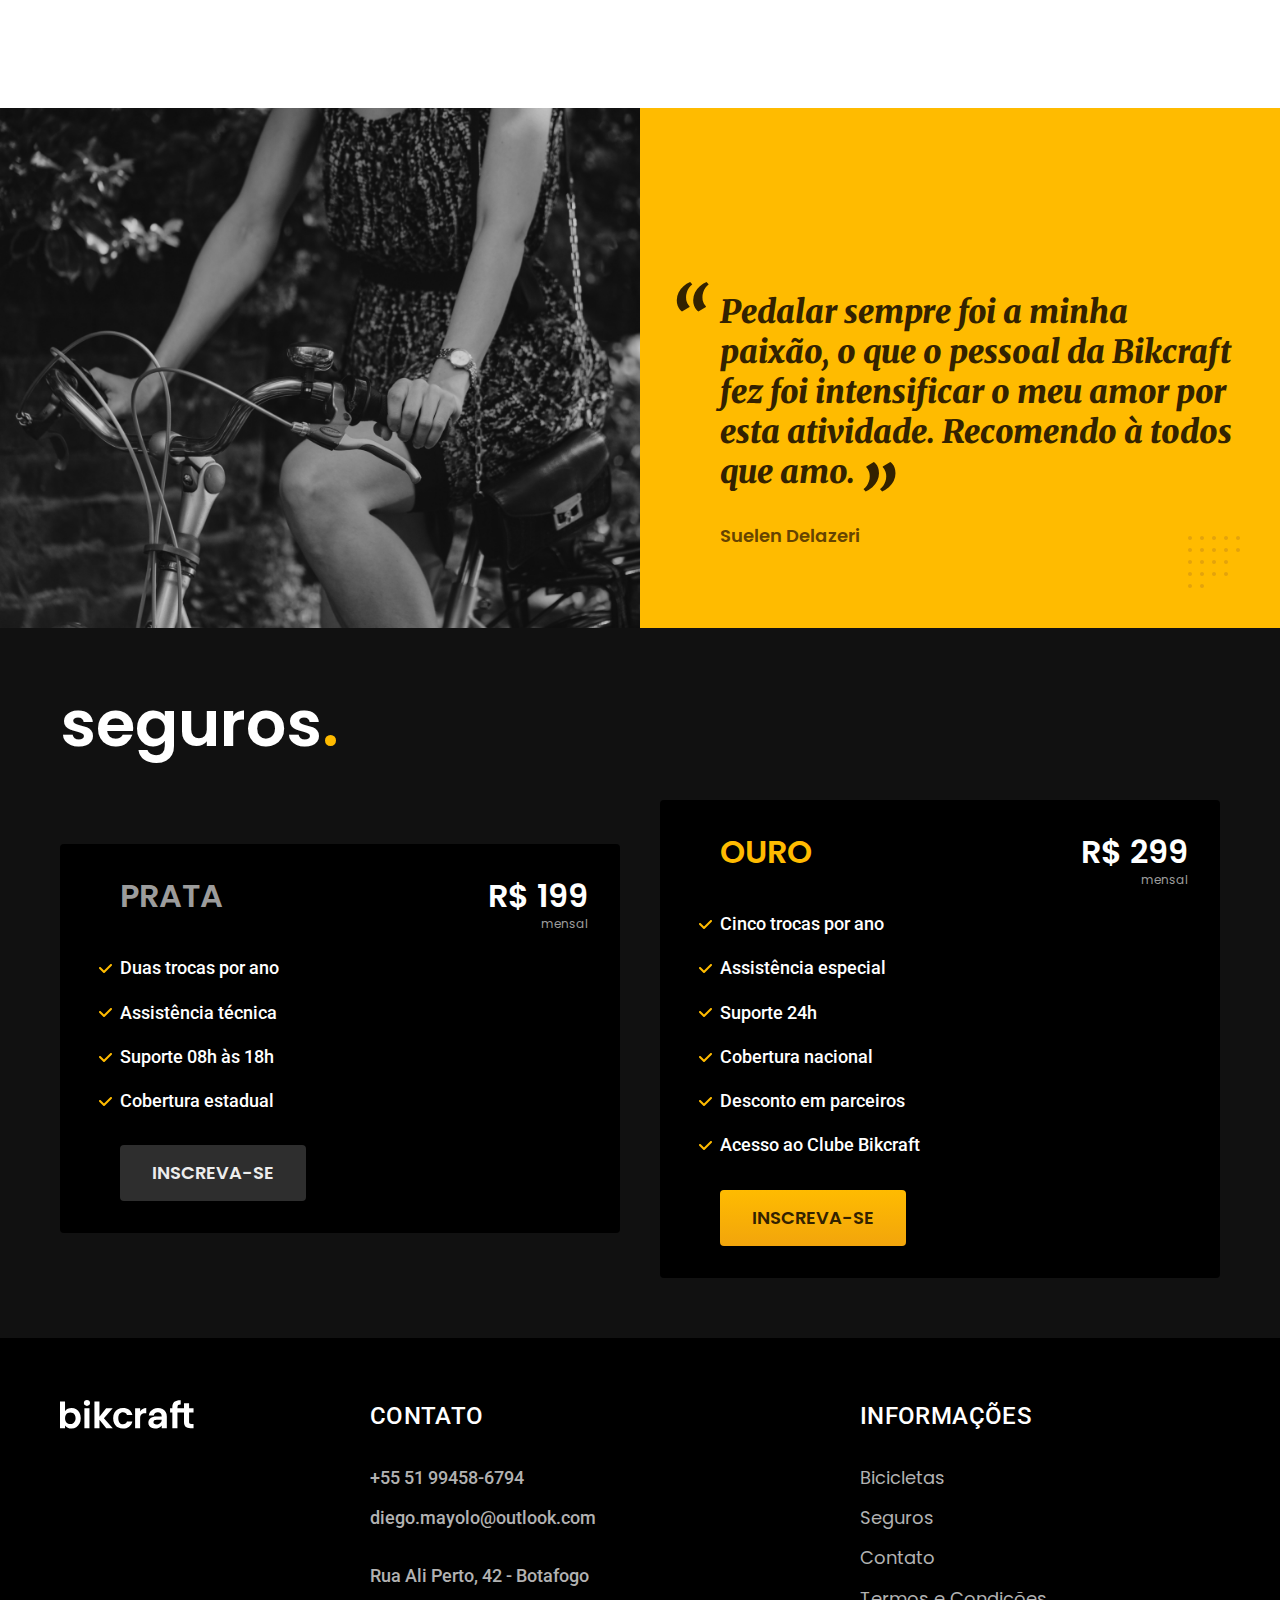
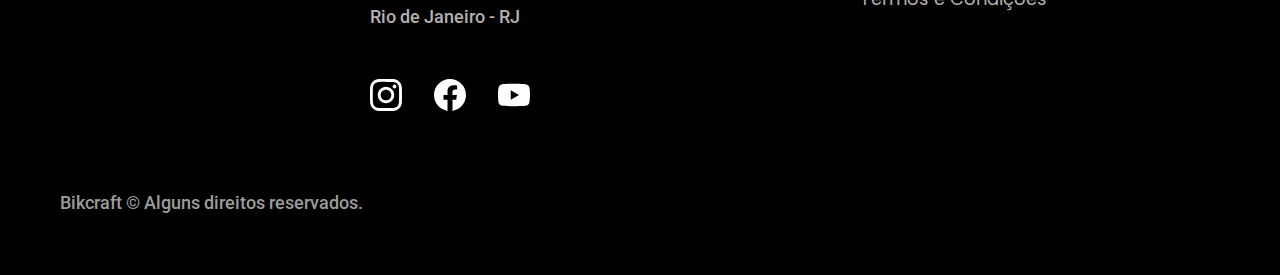
==== commit 7b786081: "otimizacoes final" ====
--- a/index.html
+++ b/index.html
@@ -1,12 +1,13 @@
 <!DOCTYPE html>
-<html lang="pt-br=">
+<html lang="pt-br">
 
 <head>
+  <title>Bikcraft - Bicicletas Elétricas</title>
   <meta charset="UTF-8">
   <meta name="viewport" content="width=device-width, initial-scale=1.0">
-  <meta name="desciption" content="Bicicletas eletricas de alta percisao e qualidade, fei tas sob medida para o cliente. Explore o mundo na sua velocidade com a Bikcraft.">
-  <title>Bikecraft = Bicicletas Eletricicas</title>
-  <link rel="stylesheet" href="./css/style.css">
+  <meta name="description" content="Bicicletas elétricas de alta precisão e qualidade, feitas sob medida para você. Explore o mundo na sua velocidade com a Bikcraft.">
+  <link rel="preload" href="./css/style.min.css" as="style">
+  <link rel="stylesheet" href="./css/style.min.css">
   <link rel="preconnect" href="https://fonts.googleapis.com">
   <link rel="preconnect" href="https://fonts.gstatic.com" crossorigin>
   <link href="https://fonts.googleapis.com/css2?family=Merriweather:ital,wght@1,900&family=Poppins:wght@400;500&family=Roboto:wght@400;500&display=swap" rel="stylesheet">
@@ -15,9 +16,11 @@
 <body>
   <header class="header-bg">
     <div class="header container">
-      <a href="./"><img src="./img/bikcraft.svg" alt="Bikcraft"></a>
+      <a href="./">
+        <img src="./img/bikcraft.svg" alt="Bikcraft">
+      </a>
       <nav aria-label="primaria">
-        <ul class="header-menu font-1-m c0">
+        <ul class="header-menu c0">
           <li><a href="./bicicletas.html">Bicicletas</a></li>
           <li><a href="./seguros.html">Seguros</a></li>
           <li><a href="./contato.html">Contato</a></li>
@@ -26,19 +29,18 @@
     </div>
   </header>
 
-
   <main class="introducao-bg">
     <div class="introducao container">
       <div class="introducao-conteudo">
         <h1 class="font-1-xxl c0">Bicicletas feitas sob medida<span class="p1">.</span></h1>
-        <p class=".font-2-l c5">Bicicletas eletricas de alta precisao e qualidade, feitas sob medida para voce. Explode o mundo na sua velocidade com a Bikcraft</p>
-        <a class="botao" href="./bicicletas.html">Escolha a sua</a>
+        <p class="font-2-l c5">Bicicletas elétricas de alta precisão e qualidade, feitas sob medida para você. Explore o mundo na sua velocidade com a Bikcraft.</p>
+        <a class="botao" href="./bicicletas.hmtl">Escolha a sua</a>
       </div>
-      <div>
-        <img src="./img/fotos/introducao.jpg" alt="Bicicleta eletrica preta.">
-      </div>
+      <picture>
+        <source media="(max-width: 800px)" srcset="./img/bicicletas/nimbus.jpg">
+        <img src="./img/fotos/introducao.jpg" width="1280" height="1600" alt="Bicicleta elétrica preta.">
+      </picture>
     </div>
-
   </main>
 
   <article class="bicicletas-lista">
@@ -46,43 +48,42 @@
     <ul>
       <li>
         <a href="./bicicletas/magic.html">
-          <img src="./img/bicicletas/magic-home.jpg" alt="Bicicleta preta">
+          <img src="./img/bicicletas/magic-home.jpg" width="920" height="1040" alt="Bicicleta preta">
           <h3 class="font-1-xl">Magic Might</h3>
-          <span class="font-2-m cor-8">R$ 2499</span>
+          <span class="font-2-m c8">R$ 2499</span>
         </a>
       </li>
       <li>
         <a href="./bicicletas/nimbus.html">
-          <img src="./img/bicicletas/nimbus-home.jpg" alt="Bicicleta preta">
+          <img src="./img/bicicletas/nimbus-home.jpg" width="920" height="1040" alt="Bicicleta preta">
           <h3 class="font-1-xl">Nimbus Stark</h3>
-          <span class="font-2-m cor-8">R$ 4499</span>
+          <span class="font-2-m c8">R$ 4499</span>
         </a>
       </li>
       <li>
         <a href="./bicicletas/nebula.html">
-          <img src="./img/bicicletas/nebula-home.jpg" alt="Bicicleta preta">
+          <img src="./img/bicicletas/nebula-home.jpg" width="920" height="1040" alt="Bicicleta preta">
           <h3 class="font-1-xl">Nebula Cosmic</h3>
-          <span class="font-2-m cor-8">R$ 3999</span>
+          <span class="font-2-m c8">R$ 3999</span>
         </a>
       </li>
     </ul>
   </article>
-
   <article class="tecnologia-bg">
     <div class="tecnologia container">
-      <div class="font-2-l-b c5 tecnologia-conteudo">
-        <span>Tecnologia Avançada</span>
-        <h2 class="font-1-xxl c0">você escolhe as suas cores e componentes<span class="p1">.</span></h2>
+      <div class="tecnologia-conteudo">
+        <span class="font-2-l-b c5">Tecnologia Avançada</span>
+        <h2 class="font-1-xxl c0">Você escolhe as suas cores e componentes<span class="p1">.</span></h2>
         <p class="font-2-l c5">Cada Bikcraft é única e possui a sua identidade. As medidas serão exatas para o seu corpo e altura, garantindo maior conforto e ergonomia na sua pedalada. Você pode também personalizar completamente as suas cores.</p>
         <a class="link" href="./bicicletas.html">Escolha um modelo</a>
-        <div class="tecnologia-vatagens">
+        <div class="tecnologia-vantagens">
           <div>
-            <img src="./img/icones/eletrica.svg" alt="">
-            <h3 class="font-1-m c0">Motor Elétrico</h3>
+            <img src="./img/icones/eletrica.svg" width="24" height="24" alt="">
+            <h3 class="font-1-m c0">Motor elétrico</h3>
             <p class="font-2-s c5">Toda Bikcraft é equipada com um motor elétrico que possui duração de até 120h. A bateria é recarregada com a sua energia gasta ao pedalar.</p>
           </div>
           <div>
-            <img src="./img/icones/rastreador.svg" alt="">
+            <img src="./img/icones/rastreador.svg" a width="24" height="24" lt="">
             <h3 class="font-1-m c0">Rastreador</h3>
             <p class="font-2-s c5">Sabemos o quão preciosa é a sua Bikcraft, por isso adicionamos rastreadores e sistemas anti-furto para garantir o seu sossego.</p>
           </div>
@@ -93,105 +94,93 @@
       </div>
     </div>
   </article>
-
   <section class="parceiros" aria-label="Nossos Parceiros">
     <h2 class="container font-1-xxl">nossos parceiros<span class="p1">.</span></h2>
     <ul>
-      <li><img src="./img/parceiros/caravan.svg" alt="caravan"></li>
-      <li><img src="./img/parceiros/ranek.svg" alt="ranek.svg"></li>
-      <li><img src="./img/parceiros/handel.svg" alt="handel"></li>
-      <li><img src="./img/parceiros/dogs.svg" alt="dogs.svg"></li>
-      <li><img src="./img/parceiros/lescone.svg" alt="lescone.svg"></li>
-      <li><img src="./img/parceiros/flexblog.svg" alt="flexblog.svg"></li>
-      <li><img src="./img/parceiros/wildbeast.svg" alt="wildbeast.svg"></li>
-      <li><img src="./img/parceiros/surfbot.svg" alt="surfbot"></li>
-
+      <li><img src="./img/parceiros/caravan.svg" width="140" height="38" alt="caravan"></li>
+      <li><img src="./img/parceiros/ranek.svg" width="149" height="36" alt="ranek"></li>
+      <li><img src="./img/parceiros/handel.svg" width="139" height="50" alt="handel"></li>
+      <li><img src="./img/parceiros/dogs.svg" width="152" height="39" alt="dogs"></li>
+      <li><img src="./img/parceiros/lescone.svg" width="208" height="41" alt="lescone"></li>
+      <li><img src="./img/parceiros/flexblog.svg" width="165" height="38" alt="flexblog"></li>
+      <li><img src="./img/parceiros/wildbeast.svg" width="196" height="34" alt="wildbeast"></li>
+      <li><img src="./img/parceiros/surfbot.svg" width="200" height="49" alt="surfbot"></li>
     </ul>
   </section>
-
   <section class="depoimento" aria-label="Depoimento">
     <div>
-      <img src="./img/fotos/depoimento.jpg" width="1560" height="1360" alt="Pessoa pedalando uma bicicleta Bikcraft">
+      <img src="./img/fotos/depoimento.jpg" width="1560" height="1360" alt="Pessoa pedalando uma bicicleta">
     </div>
     <div class="depoimento-conteudo">
       <blockquote class="font-1-xl p5">
         <p>
-          Pedalar sempre foi minha paixao, o que o pessoal da Bikcraft fez foi intensicar o meu amor por essa atividade. Recomendo a todos que amo.
+          Pedalar sempre foi a minha paixão, o que o pessoal da Bikcraft fez foi intensificar o meu amor por esta atividade. Recomendo à todos que amo.
         </p>
       </blockquote>
-      <span class="font-1-m-b p4">Vitoria Ramos</span>
+      <span class="font-1-m-b p4">Suelen Delazeri</span>
     </div>
   </section>
 
   <article class="seguros-bg">
     <div class="seguros container">
       <h2 class="font-1-xxl c0">seguros<span class="p1">.</span></h2>
-
       <div class="seguros-item">
         <h3 class="font-1-xl c6">PRATA</h3>
-        <span class="font-1-xl c0">R$ 199<span class="font-1-xs c6">mensal</span></span>
+        <span class="font-1-xl c0">R$ 199 <span class="font-1-xs c6">mensal</span></span>
         <ul class="font-2-m c0">
           <li>Duas trocas por ano</li>
-          <li>Assistencia Tecnica</li>
-          <li>Suporte 08h as 18h</li>
+          <li>Assistência técnica</li>
+          <li>Suporte 08h às 18h</li>
           <li>Cobertura estadual</li>
         </ul>
-        <a class="botao secundario" href="./orcamento.html">Inscreva-se</a>
+        <a class="botao secundario" href="./orcamento.html?tipo=seguro&produto=prata">Inscreva-se</a>
       </div>
-
       <div class="seguros-item">
         <h3 class="font-1-xl p1">OURO</h3>
-        <span class="font-1-xl c0">R$ 299<span class="font-1-xs c6">mensal</span></span>
+        <span class="font-1-xl c0">R$ 299 <span class="font-1-xs c6">mensal</span></span>
         <ul class="font-2-m c0">
           <li>Cinco trocas por ano</li>
-          <li>Assistencia Especial</li>
+          <li>Assistência especial</li>
           <li>Suporte 24h</li>
-          <li>Cobertura Nacional</li>
+          <li>Cobertura nacional</li>
           <li>Desconto em parceiros</li>
           <li>Acesso ao Clube Bikcraft</li>
         </ul>
-        <a class="botao" href="./orcamento.html">Inscreva-se</a>
+        <a class="botao" href="./orcamento.html?tipo=seguro&produto=ouro">Inscreva-se</a>
       </div>
     </div>
   </article>
 
   <footer class="footer-bg">
     <div class="footer container">
-      <img src="./img/bikcraft.svg" alt="Bikcraft">
+      <img src="./img/bikcraft.svg" alt="Bikcraft" width="136" height="32">
       <div class="footer-contato">
         <h3 class="font-2-l-b c0">Contato</h3>
         <ul class="font-2-m c5">
-          <li><a href="tel:+556199998888">+55 61 9999-8888</a></li>
-          <li><a href="mailto:contato@bikecraft.com">contato@bikecraft.com</a></li>
-          <li>SCN 302 Bloco I - Sala 12, Asa Norte</li>
-          <li>Brasilia-DF</li>
+          <li><a href="tel:+5551994586794">+55 51 99458-6794</a></li>
+          <li><a href="mailto:diego.mayolo@outlook.com">diego.mayolo@outlook.com</a></li>
+          <li>Rua Ali Perto, 42 - Botafogo</li>
+          <li>Rio de Janeiro - RJ</li>
         </ul>
         <div class="footer-redes">
-          <a href="./">
-            <img src="./img/redes/instagram.svg" alt="Instagram">
-          </a>
-          <a href="./">
-            <img src="./img/redes/facebook.svg" alt="Facebook">
-          </a>
-          <a href="./">
-            <img src="./img/redes/youtube.svg" alt="Youtube">
-          </a>
+          <a href="https://www.instagram.com/diegomayolo/"><img src="./img/redes/instagram.svg" alt="Instagram" width="32" height="32"></a>
+          <a href="https://www.facebook.com/diego.mayolo/"><img src="./img/redes/facebook.svg" alt="Facebook" width="32" height="32"></a>
+          <a href="https://www.youtube.com"><img src="./img/redes/youtube.svg" alt="Youtube" width="32" height="32"></a>
         </div>
-
       </div>
-      <div class="footer-informacoes"></div>
-      <h3 class="font-2-l-b c0">Informacoes</h3>
-      <nav>
-        <ul class="font-1-m c5">
-          <li><a href="./bicicletas.html">Bicicletas</a></li>
-          <li><a href="./seguros.html">Seguros</a></li>
-          <li><a href="./contato.html">Contato</a></li>
-          <li><a href="./termos.html">Termos e Contato</a></li>
-        </ul>
+      <div class="footer-informacoes">
+        <h3 class="font-2-l-b c0">Informações</h3>
+        <nav>
+          <ul class="font-1-m c5">
+            <li><a href="./bicicletas.html">Bicicletas</a></li>
+            <li><a href="./seguros.html">Seguros</a></li>
+            <li><a href="./contato.html">Contato</a></li>
+            <li><a href="./termos.html">Termos e Condições</a></li>
+          </ul>
+        </nav>
+      </div>
+      <p class="font-2-m c6 footer-copy">Bikcraft © Alguns direitos reservados.</p>
     </div>
-    </nav>
-    </div>
-
   </footer>
 </body>
 
--- a/css/style.min.css
+++ b/css/style.min.css
@@ -0,0 +1 @@
+body{margin:0;font-family:Arial,Helvetica,sans-serif;color:var(--c11)}blockquote,dd,h1,h2,h3,h4,p,ul{margin:0}ul{padding:0;list-style:none}a{text-decoration:none;color:inherit}img{max-width:100%;display:block;height:auto}img[source$=".jpg"]{border-radius:4px}.font-1-xs{font:400 0.75rem/1.35 Poppins,sans-serif}.font-2-xs{font:400 0.875rem/1.43 Roboto,sans-serif}.font-1-s{font:400 1rem/1.5 Poppins,sans-serif}.font-2-s{font:400 1rem/1.5 Roboto,sans-serif}.font-1-m,.font-1-m-b{font:400 1.125rem/1.35 Poppins,sans-serif}.font-1-m-b{font-weight:600}.font-2-m{font:500 1.125rem/1.35 Roboto,sans-serif}.font-1-l{font:400 1.5rem/1.5 Poppings,sans-serif}.font-2-l,.font-2-l-b{font:400 1.5rem/1.5 Roboto,sans-serif}.font-2-l-b{font-weight:500;letter-spacing:.015em;text-transform:uppercase}.font-1-xl{font:600 2rem/1.25 Poppins,sans-serif}.font-2-xl{font:500 2rem/1.25 Roboto,sans-serif}.font-1-xxl{font:600 4rem/1.125 Poppins,sans-serif}@media (max-width:1200px){.font-1-xxl{font-size:3rem}.font-2-l,.font-2-l-b{font-size:1.125rem}}@media (max-width:800px){.font-1-xxl{font-size:2rem}.font-1-xl,.font-2-xl{font-size:1.5rem}}:root{--c0:#ffffff;--c1:#f7f7f7;--c2:#ededed;--c3:#dedede;--c4:#cccccc;--c5:#b2b2b2;--c6:#9c9c9c;--c7:#717171;--c8:#595959;--c9:#404040;--c10:#2e2e2e;--c11:#111111;--c12:#000000;--p1:#ffbb00;--p2:#e4a30b;--p3:#a66f00;--p4:#664400;--p5:#332200}.c0{color:var(--c0)}.c1{color:var(--c1)}.c2{color:var(--c2)}.c3{color:var(--c3)}.c4{color:var(--c4)}.c5{color:var(--c5)}.c6{color:var(--c6)}.c7{color:var(--c7)}.c8{color:var(--c8)}.c9{color:var(--c9)}.c10{color:var(--c10)}.c11{color:var(--c11)}.c12{color:var(--c12)}.p1{color:var(--p1)}.p2{color:var(--p2)}.p3{color:var(--p3)}.p4{color:var(--p4)}.p5{color:var(--p5)}.header-bg{background-color:var(--c12)}.header{display:flex;flex-wrap:wrap;gap:20px;justify-content:space-between;align-items:center;padding-top:20px;padding-bottom:20px}.header-menu{display:flex;flex-wrap:wrap;gap:40px}.header-menu a{padding:16px 0;display:inline-block;position:relative;font-size:18px}.header-menu a:after{content:"";display:block;height:2px;width:0;background:var(--c0);margin-top:4px;transition:.3s;position:absolute}.header-menu a:hover:after{width:100%}@media (max-width:800px){.header-menu{gap:20px}.header-menu a{background:var(--c11);padding:12px 16px;border-radius:4px}.header-menu a:hover{background:var(--c10)}.header a:after{display:none}}@media (max-width:600px){.header-menu{gap:20px}.header-menu a{padding:8px 12px;font-size:14px}}.footer-bg{background-color:var(--c12)}.footer{display:grid;grid-template-columns:3fr 5fr 4fr;gap:40px;padding-top:60px;padding-bottom:60px}.footer h3{margin-bottom:32px}.footer-contato ul{margin-bottom:32px}.footer li{margin-bottom:16px}.footer-contato li:nth-child(2)::after,.footer-contato li:nth-child(4)::after{content:"";display:block;max-width:360px;background:var(--cor-11);height:2px;margin-top:16px}.footer-redes{display:flex;gap:32px}.footer a:hover{color:var(--c0)}.footer-copy{grid-column:1/-1;margin-top:40px}@media (max-width:800px){.footer>img{display:none}.footer{grid-template-columns:1fr 1fr}}@media (max-width:600px){.footer{grid-template-columns:1fr;gap:60px}.footer-copy{margin-top:0}}.container{box-sizing:border-box;max-width:1200px;padding-left:20px;padding-right:20px;margin-left:auto;margin-right:auto}.botao{display:inline-block;padding:16px 32px;background:linear-gradient(#fb0,#f2a50c);color:var(--p5);border-radius:4px;box-shadow:0 1px 2px rgba(0,0,0,.1);text-transform:uppercase;font-size:18px;line-height:1.33;font-family:Poppins;font-weight:600;max-width:max-content;border:none;cursor:pointer}.botao:hover{background:linear-gradient(#ffb60d,#e59317)}.botao.secundario{background:var(--c10);color:var(--c2)}.botao.secundario:hover{background:var(--c9)}.botao.seta{display:flex;align-items:center}.botao.seta::after{content:"";display:inline-block;width:18px;height:10px;margin-left:12px;background:url("../../img/icones/seta.svg");transition:transform .2s}.botao.seta:hover::after{transform:translateX(4px)}@media (max-width:600px){.botao{padding:12px 16px;font-size:16px}}.link{display:inline-block;color:var(--p1);font:500 1.5rem/1.5 Poppins,sans-serif;text-transform:uppercase}.link::after{content:"";display:block;width:100%;height:4px;background-color:currentColor}.link:hover{color:var(--c0);transition:.3s}.titulo-bg{background-color:var(--c11);padding-top:60px;padding-bottom:60px}.titulo{background:url("../../img/dec/top-right.svg") no-repeat top right 20px}.titulo p{margin-bottom:4px}@media (max-width:800px){.titulo-bg{padding-top:40px;padding-bottom:40px}.titulo p{font-size:1rem;text-transform:lowercase;font-weight:400}}.form{display:grid;grid-template-columns:1fr 1fr;gap:20px}.form label{display:block;font:400 1rem/1.5 Poppings,sans-serif;margin-bottom:4px}.form .col-2{grid-column:span 2}.form input[type=email],.form input[type=text],.form textarea{font:400 1rem/1.5 Roboto,sans-serif;background:var(--c1);border:1px solid var(--c2);padding:12px;border-radius:4px;width:100%;box-sizing:border-box}.form input[type=email]:focus,.form input[type=text]:focus,.form textarea:focus{outline:0;border-color:var(--p1);background-color:var(--c0);box-shadow:0 0 0 2px #fea}@media (max-width:600px){.form{grid-template-columns:1fr}.form .col-2{grid-column:1}}.introducao-bg{background:var(--c12) url("../../img/dec/bottom-left.svg") no-repeat bottom 160px left 20px;box-shadow:inset 0 -120px var(--c0)}.introducao{display:grid;grid-template-columns:1fr 1fr;gap:0 40px}.introducao-conteudo{align-self:end;padding-bottom:200px}.introducao-imagem{margin-bottom:-120px}.introducao img{width:100%;height:100%;object-fit:cover;border-radius:4px}.introducao h1{margin-bottom:32px;font-size:64px;line-height:1.125;font-family:Poppins;font-weight:600}.introducao p{margin-bottom:20px;font-size:24px;line-height:1.5;color:var(--c5);font-family:Roboto;font-weight:400}@media (max-width:800px){.introducao-bg{background:var(--c11);padding-top:40px;box-shadow:inset 0 -60px var(--c0)}.introducao{grid-template-columns:1fr;gap:32px}.introducao-conteudo{padding-bottom:0}.introducao img{height:300px;width:100%}}.tecnologia-bg{background-color:var(--c11);box-shadow:inset 0 120px var(--c0),inset 0 -120px var(--c0)}.tecnologia{display:grid;grid-template-columns:1fr 1fr;gap:40px}.tecnologia-imagem img{height:100%;object-fit:cover;object-position:left;width:100%}.tecnologia-conteudo{padding-top:160px;padding-bottom:160px}.tecnologia-conteudo>span{display:block;margin-bottom:20px}.tecnologia-conteudo h2{margin-bottom:32px}.tecnologia-conteudo>p{margin-bottom:20px}.tecnologia-conteudo a{margin-bottom:80px}.tecnologia-vatagens{display:flex;gap:40px;flex-wrap:1}.tecnologia-vatagens h3{margin-bottom:8px;width:max-content}.tecnologia-vatagens img{width:24px;margin-bottom:8px}@media (max-width:800px){.tecnologia-bg{box-shadow:initial}.tecnologia{grid-template-columns:1fr}.tecnologia-conteudo{padding-top:60px;padding-bottom:60px}.tecnologia-imagem{display:none}.tecnologia a{margin-bottom:60px}}@media (max-width:600px){.tecnologia-vatagens{flex-direction:column}}.parceiros{padding-top:60px;padding-bottom:120px}.parceiros h2{margin-bottom:60px}.parceiros ul{padding:0 20px;max-width:1400px;display:grid;grid-template-columns:repeat(4,1fr);margin:0 auto}.parceiros li{display:flex;padding:32px;border-left:2px solid var(--c2)}.parceiros img{margin:auto}.parceiros li:first-child,.parceiros li:nth-child(5){border-left:none}.parceiros li:nth-child(n+5){border-top:2px solid var(--c2)}@media (max-width:800px){.parceiros{padding-bottom:60px}.parceiros li{display:flex;padding:20px}.parceiros h2{padding-bottom:20px}.parceiros ul{grid-template-columns:repeat(2,1fr)}.parceiros li:nth-child(n+3){border-top:2px solid var(--cor-2)}.parceiros li:nth-child(odd){border-left:none}}.depoimento{display:grid;grid-template-columns:1fr 1fr;background-color:var(--p1);overflow:hidden}.depoimento img{width:100%;height:100%;object-fit:cover;border-radius:0}.depoimento-conteudo{padding:40px 40px 80px 80px;align-self:end;background:url("../../img/dec/bottom-right-p.svg") no-repeat bottom 40px right 40px}.depoimento-conteudo p{font-family:Merriweather,serif;font-style:italic;font-weight:900;margin-bottom:32px;max-width:32ch;position:relative}.depoimento p::after,.depoimento p::before{font-size:5rem;color:var(--cor-p2);position:absolute}.depoimento p::before{content:"“";left:-50px;top:-20px}.depoimento p::after{content:"”"}@media (min-width:1200px){.depoimento img{max-height:520px}}@media (max-width:800px){.depoimento{grid-template-columns:1fr;text-align:center}.depoimento-conteudo{padding:40px 20px;justify-self:center}.depoimento img{max-height:200px}}.bicicleta{display:grid;grid-template-columns:1fr 1fr;align-items:start;gap:40px;padding-top:60px;padding-bottom:60px}#bicicleta .titulo p{text-transform:uppercase}.bicicleta-imagens{display:flex;flex-wrap:wrap;gap:20px}.bicicleta-imagens img{flex:1;min-width:200px}.bicicleta-imagens img:first-child{min-width:100%}.bicicleta-conteudo>p{margin-bottom:32px}.bicicleta-comprar{display:grid;grid-template-columns:max-content auto;align-items:center;justify-items:start;gap:8px 12px;margin-bottom:40px}.bicicleta-comprar a{grid-row:span 2}.bicicleta-comprar span{display:flex;align-items:center;background-color:var(--c12);padding:4px 8px;border-radius:4px;gap:8px}.bicicleta-conteudo h2{text-transform:uppercase;letter-spacing:.15rem;margin-bottom:12px}.bicicleta-ficha,.bicicleta-informacoes{padding:32px;background:var(--c12);border-radius:4px}.bicicleta-informacoes{margin-bottom:40px;display:grid;grid-template-columns:1fr 1fr;gap:32px}.bicicleta-informacoes img{width:24px;margin-bottom:8px}.bicicleta-informacoes h3{margin-bottom:8px}.bicicleta-ficha li{padding:4px 0;display:flex;justify-content:space-between;border-bottom:1px solid var(--c11)}.bicicleta-ficha li:last-child{border-bottom:none}.bicicleta-ficha span{color:var(--c6)}@media (max-width:800px){.bicicleta{grid-template-columns:1fr;padding-top:40px;padding-bottom:40px}.bicicleta-imagens{grid-row:2}}@media (max-width:400px){.bicicleta-informacoes{grid-template-columns:1fr}.bicicleta-comprar{grid-template-columns:1fr}}.seguro-bg{background-color:var(--c11);box-shadow:inset 0 120px var(--c0),inset 0 -120px var(--c12)}.seguro{display:grid;grid-template-columns:1fr 1fr;gap:40px}.seguro-imagem img{width:100%;height:100%;object-fit:cover}.seguro-conteudo{padding-top:180px;padding-bottom:180px}.seguro h2{margin-bottom:32px}.seguro p{margin-bottom:20px}@media (max-width:800px){.seguro-bg{box-shadow:inset 0 -60px var(--c12)}.seguro{grid-template-columns:1fr}.seguro-imagem{height:200px}.seguro-conteudo{grid-row:1;padding-top:40px;padding-bottom:0}}.bicicletas-lista{padding-top:60px;padding-bottom:120px}.bicicletas-lista h2{margin-bottom:40px}.bicicletas-lista ul{display:flex;gap:40px;padding:0 20px 20px 20px;max-width:1400px;margin-left:auto;margin-right:auto;overflow-x:auto;-webkit-overflow-scrolling:touch}#bicicletas .bicicletas-lista ul{padding:0 0 20px 0}#bicicleta .bicicletas-lista ul{padding:0 0 20px 0}.bicicletas-lista li{flex:1;min-width:280px}.bicicletas-lista a{display:block}.bicicletas-lista img{margin-bottom:16px;border-radius:4px}.bicicletas-lista h3{margin-bottom:8px;display:flex;align-items:center}.bicicletas-lista h3:before{content:"";display:inline-block;height:8px;width:12px;margin-right:8px;background-color:var(--p1);transition:.3s}.bicicletas-lista a:hover h3:before{width:24px}.bicicletas-lista li span{padding-left:20px}@media (max-width:800px){.bicicletas-lista{padding-bottom:60px}.bicicletas-lista ul{gap:20px}}.bicicletas-bg{background:linear-gradient(to right,var(--c0) 30%,var(--c11) 30%)}.bicicletas{display:grid;grid-template-columns:1fr 1fr;gap:40px;padding-top:60px;padding-bottom:60px;background:url("../../img/dec/top-right.svg") no-repeat top 40px right 20px}.bicicletas-imagem{display:grid}.bicicletas-imagem img{grid-area:1/1}.bicicletas-imagem span{grid-area:1/1;place-self:start end;margin-top:20px;background:var(--c12);display:inline-block;padding:8px 16px 8px 8px;border-radius:4px 0 0 4px}.bicicletas-conteudo{display:grid;grid-template-columns:1fr auto;align-content:start}.bicicletas-conteudo h2,.bicicletas-conteudo p{grid-column:1/-1}.bicicletas-conteudo h2{margin-bottom:20px}.bicicletas-conteudo h2::before{content:"";display:block;width:12px;height:8px;background-color:var(--p1);margin-bottom:8px}.bicicletas p{margin-bottom:32px}.bicicletas a{place-self:end}.bicicletas li{display:flex;align-items:center}.bicicletas ul{display:grid;gap:16px}.bicicletas-conteudo img{width:24px;margin-right:8px}@media (max-width:800px){.bicicletas-bg{background:var(--c11)}.bicicletas{grid-template-columns:1fr;gap:20px;padding-top:40px;padding-bottom:40px}}@media (max-width:600px){.bicicletas-conteudo{grid-template-columns:1fr}.bicicletas ul{font-size:1rem;grid-template-columns:1fr 1fr;margin-bottom:32px}.bicicletas a{place-self:start}}.seguros-bg{background:var(--c11);overflow:hidden}.seguros{padding-top:60px;padding-bottom:60px;display:grid;grid-template-columns:1fr 1fr;gap:40px;align-items:center}#seguros .seguros{padding-top:0}.seguros h2{grid-column:1/-1}.seguros-item{background-color:var(--c12);padding:32px 32px 32px 60px;display:grid;grid-template-columns:1fr auto;border-radius:4px}.seguros-item h3{margin-bottom:40px}.seguros-item span{grid-column:2;display:block;text-align:right}.seguros-item ul{grid-column:1/-1;margin-bottom:32px}.seguros-item li{display:flex;align-items:center;position:relative}.seguros-item li+li{margin-top:20px}.seguros-item li::before{content:"";display:inline-block;width:13px;height:9px;background-image:url("../../img/icones/lista.svg");position:absolute;left:-21px}.seguros-item a{grid-column:1/-1}@media (max-width:800px){.seguros{grid-template-columns:1fr}}.perguntas{padding-top:120px;padding-bottom:120px}.perguntas h2{margin-bottom:60px}.perguntas dl>div{padding:20px;border-radius:4px}.perguntas dl>div:nth-child(odd){background:var(--c1)}.perguntas dt{display:grid;grid-template-columns:auto 1fr auto;align-items:center;gap:8px;cursor:pointer}.perguntas dt::before{content:"";display:inline-block;width:12px;height:8px;background-color:var(--p1)}.perguntas dt::after{content:"";display:inline-block;width:14px;height:6px;background:url("../../img/icones/seta-abrir.svg");transition:.3s}.perguntas dt:hover::after{transform:rotate(180deg)}.perguntas dd{padding-left:20px;padding-top:16px;max-width:80ch}@media (max-width:800px){.perguntas{padding-top:60px;padding-bottom:60px}.perguntas h2{margin-bottom:40px}}.vantagens-bg{background-color:var(--c12);--padding:120px}.vantagens{padding-top:var(--padding);padding-bottom:var(--padding)}.vantagens h2{margin-bottom:60px}.vantagens ul{display:grid;grid-template-columns:repeat(auto-fit,minmax(280px,max-content));gap:40px 80px}.vantagens h3,.vantagens img{margin-bottom:8px}@media (max-width:8000px){.vantagens-bg{--padding:60px}.vantagens h2{margin-bottom:40px}.vantagens ul{gap:20px}}.lojas{display:grid;grid-template-columns:1fr 1fr;gap:0 40px;padding-top:120px;padding-bottom:120px}.lojas img{border-radius:4px 4px 0 0}.lojas h2{grid-column:1/-1;margin-bottom:60px}.lojas-item{border-radius:4px;box-shadow:0 1px 2px rgba(0,0,0,.1);background:var(--cor-0)}.lojas-conteudo{display:grid;grid-template-columns:1fr 1fr;gap:32px 16px;padding:32px}.lojas-conteudo h3,.lojas-tempo{grid-column:1/-1}.lojas-dados{display:grid;gap:8px;border-left:2px solid var(--c2);padding-left:32px;justify-items:start}.lojas-tempo{display:flex;gap:10px;align-items:center}@media (max-width:800px){.lojas{gap:20px;padding-top:60px;padding-bottom:60px}.lojas h2{margin-bottom:32px}.lojas-conteudo{grid-template-columns:1fr}}@media (max-width:600px){.lojas{grid-template-columns:1fr}}#contato{background:linear-gradient(var(--c11) 600px,var(--c1) 0)}.contato{display:grid;grid-template-columns:5fr 7fr}.contato-dados,.contato-formulario{padding:60px;box-shadow:0 1px 2px rgba(0,0,0,.1)}.contato-dados{border-radius:5px 0 0 5px;background:var(--c12) url("../../img/dec/bottom-left.svg") no-repeat bottom 20px right 20px}.contato-formulario{border-radius:0 5px 5px 0;background:var(--c0) url("../../img/dec/bottom-left.svg") no-repeat bottom 20px right 20px}.contato-dados h2{margin-bottom:60px}.contato-endereco{margin-bottom:32px;padding-left:28px;background:url("../../img/icones/local.svg") no-repeat 0 2px}.contato-endereco p{margin-bottom:8px}.contato-meios a{display:block;max-width:max-content;margin-bottom:8px;padding-left:28px}.contato-meios a:hover{color:var(--c0)}.contato-meios a:first-child{background:url("../../img/icones/email.svg") no-repeat 0 2px}.contato-meios a:nth-child(2){margin-bottom:32px}.contato-meios a:nth-child(3){background:url("../../img/icones/telefone.svg") no-repeat 0 2px;margin-bottom:60px}.contato-redes{display:flex;gap:32px;padding-left:28px}@media (max-width:800px){.contato{grid-template-columns:1fr}.contato-dados,.contato-formulario{padding:20px}.contato-dados{border-radius:5px 5px 0 0}.contato-formulario{border-radius:0 0 5px 5px}.contato-dados h2,.contato-meios a:nth-child(3){margin-bottom:32px}.contato-redes{margin-bottom:12px}}#orcamento{background:linear-gradient(var(--c11) 600px,var(--c1) 0)}.orcamento{display:grid;grid-template-columns:5fr 7fr;padding-bottom:120px}.orcamento h2{text-transform:uppercase;position:relative;display:flex;align-items:center}.orcamento h2::before{content:"";display:inline-block;width:4px;height:8px;background-color:var(--p1);position:absolute;left:-12px}.orcamento-dados,.orcamento-produto{padding:60px;box-shadow:0 1px 2px rgb(0,0,0,.1)}.orcamento-produto{border-radius:5px 0 0 5px;background:var(--c12) url("../../img/dec/bottom-left.svg") no-repeat bottom 20px left 20px;display:grid;grid-template-columns:1fr 1fr;gap:20px;align-content:start}.orcamento-produto>*{grid-column:1/-1}.orcamento-produto>label{grid-column:initial}.orcamento-produto label{font:400 1rem/1.5 Poppins,sans-serif;color:var(--c4);background-color:var(--c10);font:400 1rem/1.5 Poppins,sans-serif;grid-column:initial;display:grid;padding:12px 16px;border-radius:4px;cursor:pointer;grid-template-columns:auto 1fr auto;align-items:center;border:1px solid var(--c10)}.orcamento-produto label::before{content:"";display:inline-block;box-sizing:border-box;width:12px;height:12px;border:1px solid var(--c6);border-radius:50%;margin-right:8px}.orcamento-produto input:checked+label::before{border-color:var(--c7);box-shadow:inset 0 0 0 3px var(--c0),inset 0 0 0 6px var(--c7)}.orcamento-produto label:hover{background-color:var(--c9);border-color:var(--c9)}.orcamento-produto input:focus+label{box-shadow:0 0 0 2px var(--p1);border-color:var(--c12)}.orcamento-produto label span{display:none}.orcamento-produto input:checked+label span{display:inline-block}.orcamento-produto input{opacity:0;position:absolute;pointer-events:none}.orcamento-produto input:checked+label{background:var(--c0);color:var(--c11)}.orcamento-dados{border-radius:0 5px 5px 0;background:var(--c0) url("../../img/dec/bottom-right.svg") no-repeat bottom 20px right 20px}.orcamento-conteudo{padding:20px;background:#222;margin:20px;display:none}.orcamento-conteudo{display:none}.orcamento-conteudo h2,.orcamento-dados h2:nth-of-type(n+2){margin-top:20px}#bikcraft:checked~#orcamento-bikcraft,#seguro:checked~#orcamento-seguro{display:grid;gap:20px}.orcamento-detalhes{display:none;background:var(--c0);padding:20px;grid-template-columns:1fr 1fr;border-radius:4px;align-items:center}.orcamento-detalhes li{display:flex;align-items:center;margin-bottom:8px}.orcamento-detalhes li img{width:16px;margin-right:8px}.orcamento-produto input:checked+label+.orcamento-detalhes{display:grid}@media (max-width:1200px){.orcamento-dados,.orcamento-produto{padding:32px}}@media (max-width:800px){.orcamento{grid-template-columns:1fr}.orcamento-produto{border-radius:0 0 5px 5px}.orcamento-dados{border-radius:0 0 5px 5px}}@media (max-width:400px){.orcamento-produto{grid-template-columns:1fr}}.termos{padding-top:80px;padding-bottom:80px}.termos h2{font-weight:600;margin-bottom:20px}.termos p+h2{margin-top:40px}.termos p{max-width:75ch;margin-bottom:24px}--- a/css/style.min.css
+++ b/css/style.min.css
@@ -0,0 +1 @@
+body{margin:0;font-family:Arial,Helvetica,sans-serif;color:var(--c11)}blockquote,dd,h1,h2,h3,h4,p,ul{margin:0}ul{padding:0;list-style:none}a{text-decoration:none;color:inherit}img{max-width:100%;display:block;height:auto}img[source$=".jpg"]{border-radius:4px}.font-1-xs{font:400 0.75rem/1.35 Poppins,sans-serif}.font-2-xs{font:400 0.875rem/1.43 Roboto,sans-serif}.font-1-s{font:400 1rem/1.5 Poppins,sans-serif}.font-2-s{font:400 1rem/1.5 Roboto,sans-serif}.font-1-m,.font-1-m-b{font:400 1.125rem/1.35 Poppins,sans-serif}.font-1-m-b{font-weight:600}.font-2-m{font:500 1.125rem/1.35 Roboto,sans-serif}.font-1-l{font:400 1.5rem/1.5 Poppings,sans-serif}.font-2-l,.font-2-l-b{font:400 1.5rem/1.5 Roboto,sans-serif}.font-2-l-b{font-weight:500;letter-spacing:.015em;text-transform:uppercase}.font-1-xl{font:600 2rem/1.25 Poppins,sans-serif}.font-2-xl{font:500 2rem/1.25 Roboto,sans-serif}.font-1-xxl{font:600 4rem/1.125 Poppins,sans-serif}@media (max-width:1200px){.font-1-xxl{font-size:3rem}.font-2-l,.font-2-l-b{font-size:1.125rem}}@media (max-width:800px){.font-1-xxl{font-size:2rem}.font-1-xl,.font-2-xl{font-size:1.5rem}}:root{--c0:#ffffff;--c1:#f7f7f7;--c2:#ededed;--c3:#dedede;--c4:#cccccc;--c5:#b2b2b2;--c6:#9c9c9c;--c7:#717171;--c8:#595959;--c9:#404040;--c10:#2e2e2e;--c11:#111111;--c12:#000000;--p1:#ffbb00;--p2:#e4a30b;--p3:#a66f00;--p4:#664400;--p5:#332200}.c0{color:var(--c0)}.c1{color:var(--c1)}.c2{color:var(--c2)}.c3{color:var(--c3)}.c4{color:var(--c4)}.c5{color:var(--c5)}.c6{color:var(--c6)}.c7{color:var(--c7)}.c8{color:var(--c8)}.c9{color:var(--c9)}.c10{color:var(--c10)}.c11{color:var(--c11)}.c12{color:var(--c12)}.p1{color:var(--p1)}.p2{color:var(--p2)}.p3{color:var(--p3)}.p4{color:var(--p4)}.p5{color:var(--p5)}.header-bg{background-color:var(--c12)}.header{display:flex;flex-wrap:wrap;gap:20px;justify-content:space-between;align-items:center;padding-top:20px;padding-bottom:20px}.header-menu{display:flex;flex-wrap:wrap;gap:40px}.header-menu a{padding:16px 0;display:inline-block;position:relative;font-size:18px}.header-menu a:after{content:"";display:block;height:2px;width:0;background:var(--c0);margin-top:4px;transition:.3s;position:absolute}.header-menu a:hover:after{width:100%}@media (max-width:800px){.header-menu{gap:20px}.header-menu a{background:var(--c11);padding:12px 16px;border-radius:4px}.header-menu a:hover{background:var(--c10)}.header a:after{display:none}}@media (max-width:600px){.header-menu{gap:20px}.header-menu a{padding:8px 12px;font-size:14px}}.footer-bg{background-color:var(--c12)}.footer{display:grid;grid-template-columns:3fr 5fr 4fr;gap:40px;padding-top:60px;padding-bottom:60px}.footer h3{margin-bottom:32px}.footer-contato ul{margin-bottom:32px}.footer li{margin-bottom:16px}.footer-contato li:nth-child(2)::after,.footer-contato li:nth-child(4)::after{content:"";display:block;max-width:360px;background:var(--cor-11);height:2px;margin-top:16px}.footer-redes{display:flex;gap:32px}.footer a:hover{color:var(--c0)}.footer-copy{grid-column:1/-1;margin-top:40px}@media (max-width:800px){.footer>img{display:none}.footer{grid-template-columns:1fr 1fr}}@media (max-width:600px){.footer{grid-template-columns:1fr;gap:60px}.footer-copy{margin-top:0}}.container{box-sizing:border-box;max-width:1200px;padding-left:20px;padding-right:20px;margin-left:auto;margin-right:auto}.botao{display:inline-block;padding:16px 32px;background:linear-gradient(#fb0,#f2a50c);color:var(--p5);border-radius:4px;box-shadow:0 1px 2px rgba(0,0,0,.1);text-transform:uppercase;font-size:18px;line-height:1.33;font-family:Poppins;font-weight:600;max-width:max-content;border:none;cursor:pointer}.botao:hover{background:linear-gradient(#ffb60d,#e59317)}.botao.secundario{background:var(--c10);color:var(--c2)}.botao.secundario:hover{background:var(--c9)}.botao.seta{display:flex;align-items:center}.botao.seta::after{content:"";display:inline-block;width:18px;height:10px;margin-left:12px;background:url("../../img/icones/seta.svg");transition:transform .2s}.botao.seta:hover::after{transform:translateX(4px)}@media (max-width:600px){.botao{padding:12px 16px;font-size:16px}}.link{display:inline-block;color:var(--p1);font:500 1.5rem/1.5 Poppins,sans-serif;text-transform:uppercase}.link::after{content:"";display:block;width:100%;height:4px;background-color:currentColor}.link:hover{color:var(--c0);transition:.3s}.titulo-bg{background-color:var(--c11);padding-top:60px;padding-bottom:60px}.titulo{background:url("../../img/dec/top-right.svg") no-repeat top right 20px}.titulo p{margin-bottom:4px}@media (max-width:800px){.titulo-bg{padding-top:40px;padding-bottom:40px}.titulo p{font-size:1rem;text-transform:lowercase;font-weight:400}}.form{display:grid;grid-template-columns:1fr 1fr;gap:20px}.form label{display:block;font:400 1rem/1.5 Poppings,sans-serif;margin-bottom:4px}.form .col-2{grid-column:span 2}.form input[type=email],.form input[type=text],.form textarea{font:400 1rem/1.5 Roboto,sans-serif;background:var(--c1);border:1px solid var(--c2);padding:12px;border-radius:4px;width:100%;box-sizing:border-box}.form input[type=email]:focus,.form input[type=text]:focus,.form textarea:focus{outline:0;border-color:var(--p1);background-color:var(--c0);box-shadow:0 0 0 2px #fea}@media (max-width:600px){.form{grid-template-columns:1fr}.form .col-2{grid-column:1}}.introducao-bg{background:var(--c12) url("../../img/dec/bottom-left.svg") no-repeat bottom 160px left 20px;box-shadow:inset 0 -120px var(--c0)}.introducao{display:grid;grid-template-columns:1fr 1fr;gap:0 40px}.introducao-conteudo{align-self:end;padding-bottom:200px}.introducao-imagem{margin-bottom:-120px}.introducao img{width:100%;height:100%;object-fit:cover;border-radius:4px}.introducao h1{margin-bottom:32px;font-size:64px;line-height:1.125;font-family:Poppins;font-weight:600}.introducao p{margin-bottom:20px;font-size:24px;line-height:1.5;color:var(--c5);font-family:Roboto;font-weight:400}@media (max-width:800px){.introducao-bg{background:var(--c11);padding-top:40px;box-shadow:inset 0 -60px var(--c0)}.introducao{grid-template-columns:1fr;gap:32px}.introducao-conteudo{padding-bottom:0}.introducao img{height:300px;width:100%}}.tecnologia-bg{background-color:var(--c11);box-shadow:inset 0 120px var(--c0),inset 0 -120px var(--c0)}.tecnologia{display:grid;grid-template-columns:1fr 1fr;gap:40px}.tecnologia-imagem img{height:100%;object-fit:cover;object-position:left;width:100%}.tecnologia-conteudo{padding-top:160px;padding-bottom:160px}.tecnologia-conteudo>span{display:block;margin-bottom:20px}.tecnologia-conteudo h2{margin-bottom:32px}.tecnologia-conteudo>p{margin-bottom:20px}.tecnologia-conteudo a{margin-bottom:80px}.tecnologia-vatagens{display:flex;gap:40px;flex-wrap:1}.tecnologia-vatagens h3{margin-bottom:8px;width:max-content}.tecnologia-vatagens img{width:24px;margin-bottom:8px}@media (max-width:800px){.tecnologia-bg{box-shadow:initial}.tecnologia{grid-template-columns:1fr}.tecnologia-conteudo{padding-top:60px;padding-bottom:60px}.tecnologia-imagem{display:none}.tecnologia a{margin-bottom:60px}}@media (max-width:600px){.tecnologia-vatagens{flex-direction:column}}.parceiros{padding-top:60px;padding-bottom:120px}.parceiros h2{margin-bottom:60px}.parceiros ul{padding:0 20px;max-width:1400px;display:grid;grid-template-columns:repeat(4,1fr);margin:0 auto}.parceiros li{display:flex;padding:32px;border-left:2px solid var(--c2)}.parceiros img{margin:auto}.parceiros li:first-child,.parceiros li:nth-child(5){border-left:none}.parceiros li:nth-child(n+5){border-top:2px solid var(--c2)}@media (max-width:800px){.parceiros{padding-bottom:60px}.parceiros li{display:flex;padding:20px}.parceiros h2{padding-bottom:20px}.parceiros ul{grid-template-columns:repeat(2,1fr)}.parceiros li:nth-child(n+3){border-top:2px solid var(--cor-2)}.parceiros li:nth-child(odd){border-left:none}}.depoimento{display:grid;grid-template-columns:1fr 1fr;background-color:var(--p1);overflow:hidden}.depoimento img{width:100%;height:100%;object-fit:cover;border-radius:0}.depoimento-conteudo{padding:40px 40px 80px 80px;align-self:end;background:url("../../img/dec/bottom-right-p.svg") no-repeat bottom 40px right 40px}.depoimento-conteudo p{font-family:Merriweather,serif;font-style:italic;font-weight:900;margin-bottom:32px;max-width:32ch;position:relative}.depoimento p::after,.depoimento p::before{font-size:5rem;color:var(--cor-p2);position:absolute}.depoimento p::before{content:"“";left:-50px;top:-20px}.depoimento p::after{content:"”"}@media (min-width:1200px){.depoimento img{max-height:520px}}@media (max-width:800px){.depoimento{grid-template-columns:1fr;text-align:center}.depoimento-conteudo{padding:40px 20px;justify-self:center}.depoimento img{max-height:200px}}.bicicleta{display:grid;grid-template-columns:1fr 1fr;align-items:start;gap:40px;padding-top:60px;padding-bottom:60px}#bicicleta .titulo p{text-transform:uppercase}.bicicleta-imagens{display:flex;flex-wrap:wrap;gap:20px}.bicicleta-imagens img{flex:1;min-width:200px}.bicicleta-imagens img:first-child{min-width:100%}.bicicleta-conteudo>p{margin-bottom:32px}.bicicleta-comprar{display:grid;grid-template-columns:max-content auto;align-items:center;justify-items:start;gap:8px 12px;margin-bottom:40px}.bicicleta-comprar a{grid-row:span 2}.bicicleta-comprar span{display:flex;align-items:center;background-color:var(--c12);padding:4px 8px;border-radius:4px;gap:8px}.bicicleta-conteudo h2{text-transform:uppercase;letter-spacing:.15rem;margin-bottom:12px}.bicicleta-ficha,.bicicleta-informacoes{padding:32px;background:var(--c12);border-radius:4px}.bicicleta-informacoes{margin-bottom:40px;display:grid;grid-template-columns:1fr 1fr;gap:32px}.bicicleta-informacoes img{width:24px;margin-bottom:8px}.bicicleta-informacoes h3{margin-bottom:8px}.bicicleta-ficha li{padding:4px 0;display:flex;justify-content:space-between;border-bottom:1px solid var(--c11)}.bicicleta-ficha li:last-child{border-bottom:none}.bicicleta-ficha span{color:var(--c6)}@media (max-width:800px){.bicicleta{grid-template-columns:1fr;padding-top:40px;padding-bottom:40px}.bicicleta-imagens{grid-row:2}}@media (max-width:400px){.bicicleta-informacoes{grid-template-columns:1fr}.bicicleta-comprar{grid-template-columns:1fr}}.seguro-bg{background-color:var(--c11);box-shadow:inset 0 120px var(--c0),inset 0 -120px var(--c12)}.seguro{display:grid;grid-template-columns:1fr 1fr;gap:40px}.seguro-imagem img{width:100%;height:100%;object-fit:cover}.seguro-conteudo{padding-top:180px;padding-bottom:180px}.seguro h2{margin-bottom:32px}.seguro p{margin-bottom:20px}@media (max-width:800px){.seguro-bg{box-shadow:inset 0 -60px var(--c12)}.seguro{grid-template-columns:1fr}.seguro-imagem{height:200px}.seguro-conteudo{grid-row:1;padding-top:40px;padding-bottom:0}}.bicicletas-lista{padding-top:60px;padding-bottom:120px}.bicicletas-lista h2{margin-bottom:40px}.bicicletas-lista ul{display:flex;gap:40px;padding:0 20px 20px 20px;max-width:1400px;margin-left:auto;margin-right:auto;overflow-x:auto;-webkit-overflow-scrolling:touch}#bicicletas .bicicletas-lista ul{padding:0 0 20px 0}#bicicleta .bicicletas-lista ul{padding:0 0 20px 0}.bicicletas-lista li{flex:1;min-width:280px}.bicicletas-lista a{display:block}.bicicletas-lista img{margin-bottom:16px;border-radius:4px}.bicicletas-lista h3{margin-bottom:8px;display:flex;align-items:center}.bicicletas-lista h3:before{content:"";display:inline-block;height:8px;width:12px;margin-right:8px;background-color:var(--p1);transition:.3s}.bicicletas-lista a:hover h3:before{width:24px}.bicicletas-lista li span{padding-left:20px}@media (max-width:800px){.bicicletas-lista{padding-bottom:60px}.bicicletas-lista ul{gap:20px}}.bicicletas-bg{background:linear-gradient(to right,var(--c0) 30%,var(--c11) 30%)}.bicicletas{display:grid;grid-template-columns:1fr 1fr;gap:40px;padding-top:60px;padding-bottom:60px;background:url("../../img/dec/top-right.svg") no-repeat top 40px right 20px}.bicicletas-imagem{display:grid}.bicicletas-imagem img{grid-area:1/1}.bicicletas-imagem span{grid-area:1/1;place-self:start end;margin-top:20px;background:var(--c12);display:inline-block;padding:8px 16px 8px 8px;border-radius:4px 0 0 4px}.bicicletas-conteudo{display:grid;grid-template-columns:1fr auto;align-content:start}.bicicletas-conteudo h2,.bicicletas-conteudo p{grid-column:1/-1}.bicicletas-conteudo h2{margin-bottom:20px}.bicicletas-conteudo h2::before{content:"";display:block;width:12px;height:8px;background-color:var(--p1);margin-bottom:8px}.bicicletas p{margin-bottom:32px}.bicicletas a{place-self:end}.bicicletas li{display:flex;align-items:center}.bicicletas ul{display:grid;gap:16px}.bicicletas-conteudo img{width:24px;margin-right:8px}@media (max-width:800px){.bicicletas-bg{background:var(--c11)}.bicicletas{grid-template-columns:1fr;gap:20px;padding-top:40px;padding-bottom:40px}}@media (max-width:600px){.bicicletas-conteudo{grid-template-columns:1fr}.bicicletas ul{font-size:1rem;grid-template-columns:1fr 1fr;margin-bottom:32px}.bicicletas a{place-self:start}}.seguros-bg{background:var(--c11);overflow:hidden}.seguros{padding-top:60px;padding-bottom:60px;display:grid;grid-template-columns:1fr 1fr;gap:40px;align-items:center}#seguros .seguros{padding-top:0}.seguros h2{grid-column:1/-1}.seguros-item{background-color:var(--c12);padding:32px 32px 32px 60px;display:grid;grid-template-columns:1fr auto;border-radius:4px}.seguros-item h3{margin-bottom:40px}.seguros-item span{grid-column:2;display:block;text-align:right}.seguros-item ul{grid-column:1/-1;margin-bottom:32px}.seguros-item li{display:flex;align-items:center;position:relative}.seguros-item li+li{margin-top:20px}.seguros-item li::before{content:"";display:inline-block;width:13px;height:9px;background-image:url("../../img/icones/lista.svg");position:absolute;left:-21px}.seguros-item a{grid-column:1/-1}@media (max-width:800px){.seguros{grid-template-columns:1fr}}.perguntas{padding-top:120px;padding-bottom:120px}.perguntas h2{margin-bottom:60px}.perguntas dl>div{padding:20px;border-radius:4px}.perguntas dl>div:nth-child(odd){background:var(--c1)}.perguntas dt{display:grid;grid-template-columns:auto 1fr auto;align-items:center;gap:8px;cursor:pointer}.perguntas dt::before{content:"";display:inline-block;width:12px;height:8px;background-color:var(--p1)}.perguntas dt::after{content:"";display:inline-block;width:14px;height:6px;background:url("../../img/icones/seta-abrir.svg");transition:.3s}.perguntas dt:hover::after{transform:rotate(180deg)}.perguntas dd{padding-left:20px;padding-top:16px;max-width:80ch}@media (max-width:800px){.perguntas{padding-top:60px;padding-bottom:60px}.perguntas h2{margin-bottom:40px}}.vantagens-bg{background-color:var(--c12);--padding:120px}.vantagens{padding-top:var(--padding);padding-bottom:var(--padding)}.vantagens h2{margin-bottom:60px}.vantagens ul{display:grid;grid-template-columns:repeat(auto-fit,minmax(280px,max-content));gap:40px 80px}.vantagens h3,.vantagens img{margin-bottom:8px}@media (max-width:8000px){.vantagens-bg{--padding:60px}.vantagens h2{margin-bottom:40px}.vantagens ul{gap:20px}}.lojas{display:grid;grid-template-columns:1fr 1fr;gap:0 40px;padding-top:120px;padding-bottom:120px}.lojas img{border-radius:4px 4px 0 0}.lojas h2{grid-column:1/-1;margin-bottom:60px}.lojas-item{border-radius:4px;box-shadow:0 1px 2px rgba(0,0,0,.1);background:var(--cor-0)}.lojas-conteudo{display:grid;grid-template-columns:1fr 1fr;gap:32px 16px;padding:32px}.lojas-conteudo h3,.lojas-tempo{grid-column:1/-1}.lojas-dados{display:grid;gap:8px;border-left:2px solid var(--c2);padding-left:32px;justify-items:start}.lojas-tempo{display:flex;gap:10px;align-items:center}@media (max-width:800px){.lojas{gap:20px;padding-top:60px;padding-bottom:60px}.lojas h2{margin-bottom:32px}.lojas-conteudo{grid-template-columns:1fr}}@media (max-width:600px){.lojas{grid-template-columns:1fr}}#contato{background:linear-gradient(var(--c11) 600px,var(--c1) 0)}.contato{display:grid;grid-template-columns:5fr 7fr}.contato-dados,.contato-formulario{padding:60px;box-shadow:0 1px 2px rgba(0,0,0,.1)}.contato-dados{border-radius:5px 0 0 5px;background:var(--c12) url("../../img/dec/bottom-left.svg") no-repeat bottom 20px right 20px}.contato-formulario{border-radius:0 5px 5px 0;background:var(--c0) url("../../img/dec/bottom-left.svg") no-repeat bottom 20px right 20px}.contato-dados h2{margin-bottom:60px}.contato-endereco{margin-bottom:32px;padding-left:28px;background:url("../../img/icones/local.svg") no-repeat 0 2px}.contato-endereco p{margin-bottom:8px}.contato-meios a{display:block;max-width:max-content;margin-bottom:8px;padding-left:28px}.contato-meios a:hover{color:var(--c0)}.contato-meios a:first-child{background:url("../../img/icones/email.svg") no-repeat 0 2px}.contato-meios a:nth-child(2){margin-bottom:32px}.contato-meios a:nth-child(3){background:url("../../img/icones/telefone.svg") no-repeat 0 2px;margin-bottom:60px}.contato-redes{display:flex;gap:32px;padding-left:28px}@media (max-width:800px){.contato{grid-template-columns:1fr}.contato-dados,.contato-formulario{padding:20px}.contato-dados{border-radius:5px 5px 0 0}.contato-formulario{border-radius:0 0 5px 5px}.contato-dados h2,.contato-meios a:nth-child(3){margin-bottom:32px}.contato-redes{margin-bottom:12px}}#orcamento{background:linear-gradient(var(--c11) 600px,var(--c1) 0)}.orcamento{display:grid;grid-template-columns:5fr 7fr;padding-bottom:120px}.orcamento h2{text-transform:uppercase;position:relative;display:flex;align-items:center}.orcamento h2::before{content:"";display:inline-block;width:4px;height:8px;background-color:var(--p1);position:absolute;left:-12px}.orcamento-dados,.orcamento-produto{padding:60px;box-shadow:0 1px 2px rgb(0,0,0,.1)}.orcamento-produto{border-radius:5px 0 0 5px;background:var(--c12) url("../../img/dec/bottom-left.svg") no-repeat bottom 20px left 20px;display:grid;grid-template-columns:1fr 1fr;gap:20px;align-content:start}.orcamento-produto>*{grid-column:1/-1}.orcamento-produto>label{grid-column:initial}.orcamento-produto label{font:400 1rem/1.5 Poppins,sans-serif;color:var(--c4);background-color:var(--c10);font:400 1rem/1.5 Poppins,sans-serif;grid-column:initial;display:grid;padding:12px 16px;border-radius:4px;cursor:pointer;grid-template-columns:auto 1fr auto;align-items:center;border:1px solid var(--c10)}.orcamento-produto label::before{content:"";display:inline-block;box-sizing:border-box;width:12px;height:12px;border:1px solid var(--c6);border-radius:50%;margin-right:8px}.orcamento-produto input:checked+label::before{border-color:var(--c7);box-shadow:inset 0 0 0 3px var(--c0),inset 0 0 0 6px var(--c7)}.orcamento-produto label:hover{background-color:var(--c9);border-color:var(--c9)}.orcamento-produto input:focus+label{box-shadow:0 0 0 2px var(--p1);border-color:var(--c12)}.orcamento-produto label span{display:none}.orcamento-produto input:checked+label span{display:inline-block}.orcamento-produto input{opacity:0;position:absolute;pointer-events:none}.orcamento-produto input:checked+label{background:var(--c0);color:var(--c11)}.orcamento-dados{border-radius:0 5px 5px 0;background:var(--c0) url("../../img/dec/bottom-right.svg") no-repeat bottom 20px right 20px}.orcamento-conteudo{padding:20px;background:#222;margin:20px;display:none}.orcamento-conteudo{display:none}.orcamento-conteudo h2,.orcamento-dados h2:nth-of-type(n+2){margin-top:20px}#bikcraft:checked~#orcamento-bikcraft,#seguro:checked~#orcamento-seguro{display:grid;gap:20px}.orcamento-detalhes{display:none;background:var(--c0);padding:20px;grid-template-columns:1fr 1fr;border-radius:4px;align-items:center}.orcamento-detalhes li{display:flex;align-items:center;margin-bottom:8px}.orcamento-detalhes li img{width:16px;margin-right:8px}.orcamento-produto input:checked+label+.orcamento-detalhes{display:grid}@media (max-width:1200px){.orcamento-dados,.orcamento-produto{padding:32px}}@media (max-width:800px){.orcamento{grid-template-columns:1fr}.orcamento-produto{border-radius:0 0 5px 5px}.orcamento-dados{border-radius:0 0 5px 5px}}@media (max-width:400px){.orcamento-produto{grid-template-columns:1fr}}.termos{padding-top:80px;padding-bottom:80px}.termos h2{font-weight:600;margin-bottom:20px}.termos p+h2{margin-top:40px}.termos p{max-width:75ch;margin-bottom:24px}